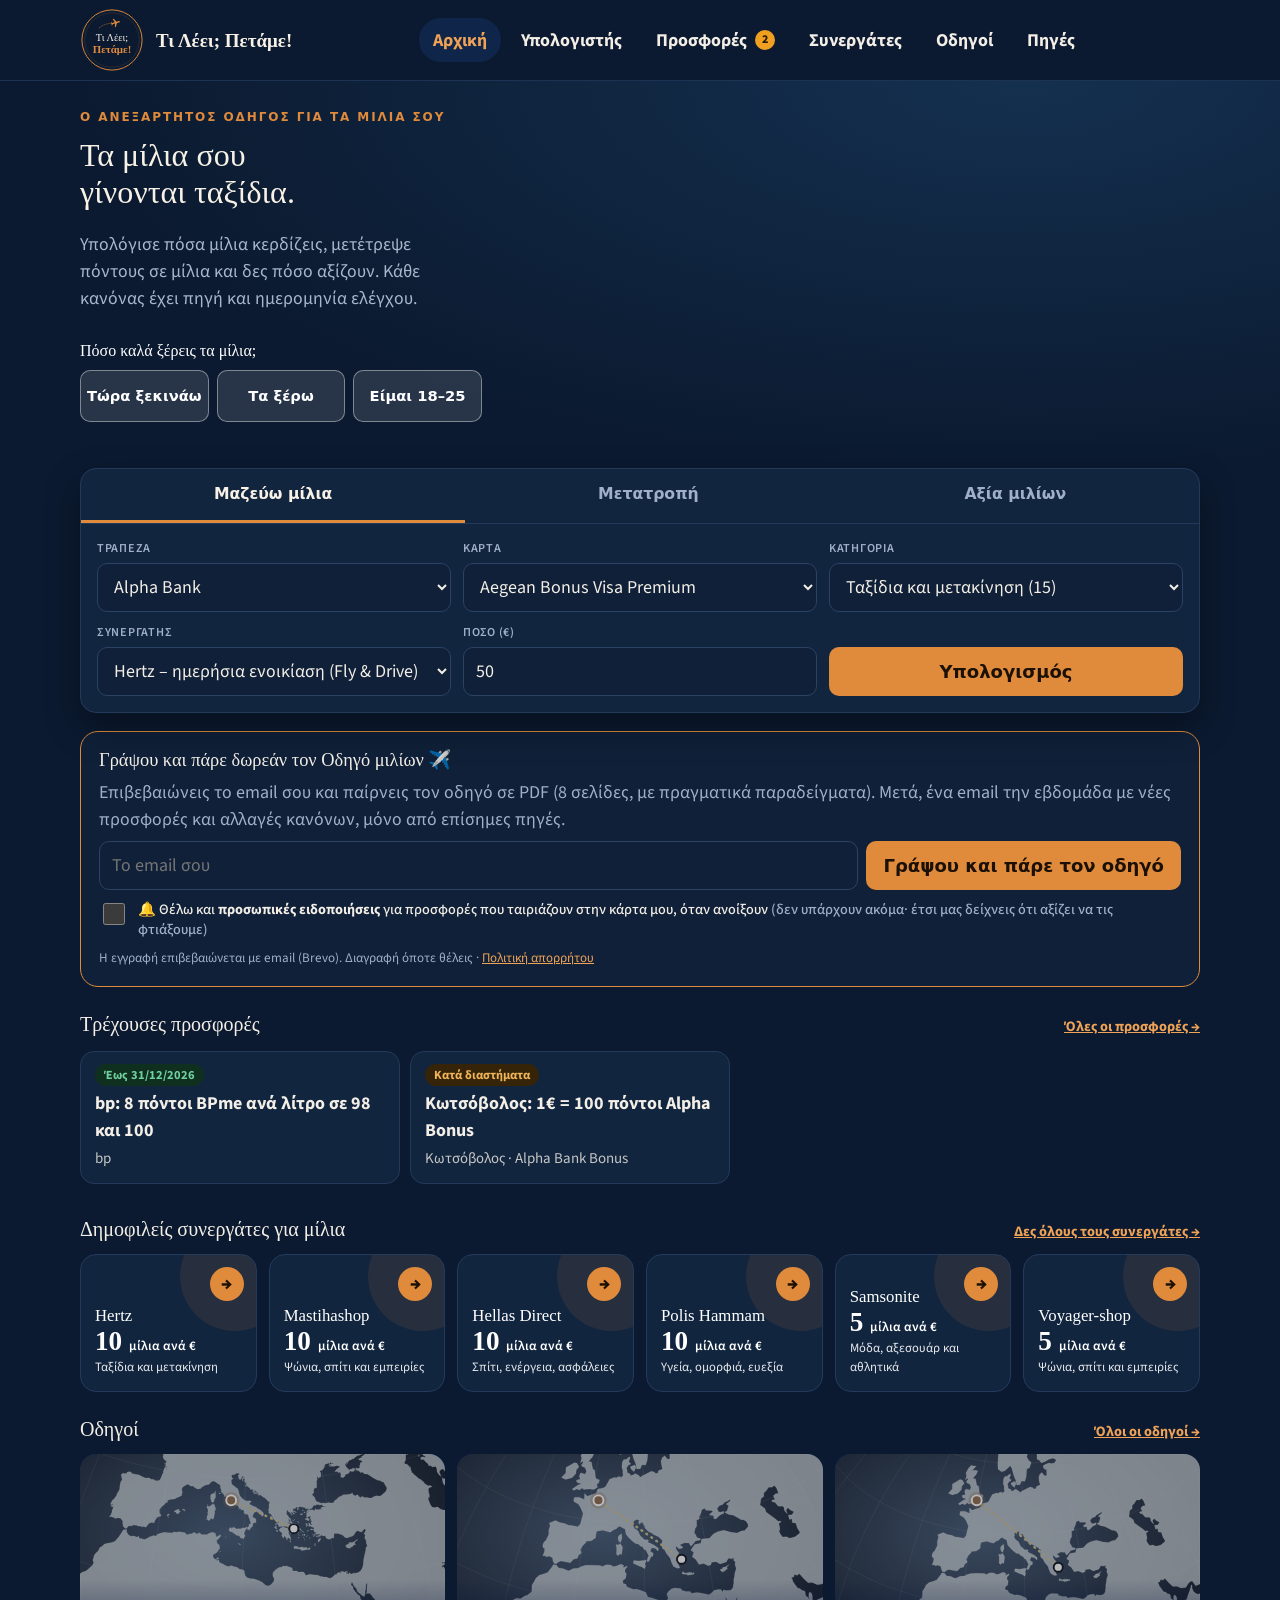
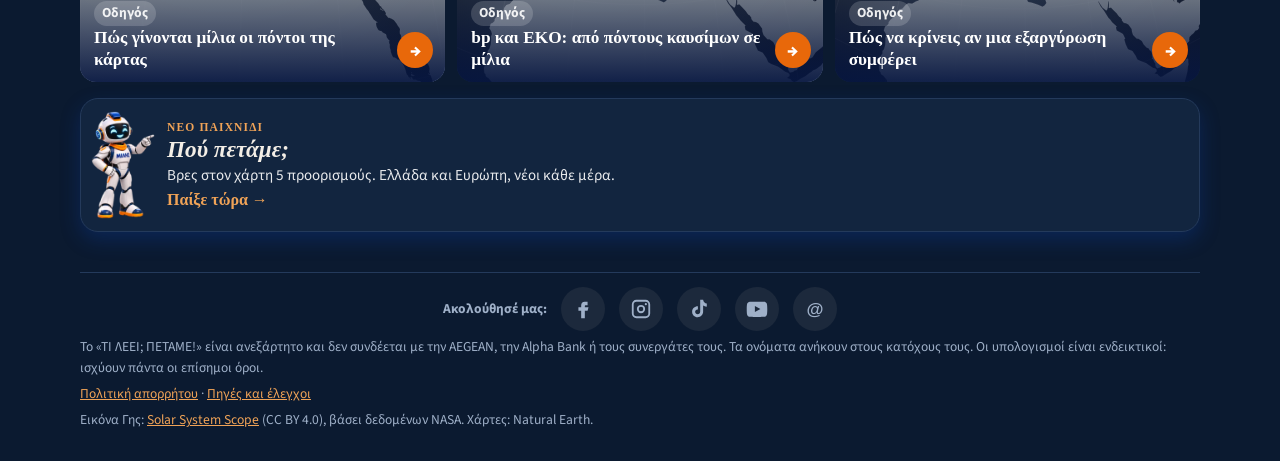
==== index.html @ b86e9e2f "Merge Threads social" ====
<!doctype html>
<html lang="el">
<head>
<meta charset="utf-8">
<meta name="viewport" content="width=device-width, initial-scale=1, viewport-fit=cover">
<title>ΤΙ ΛΕΕΙ; ΠΕΤΑΜΕ!</title>
<meta name="google-site-verification" content="5gxTDL5ir4yDe3fv2zCV3IsEPByURV4Nf2wMx88WCKU" />
<link rel="icon" href="favicon.ico" sizes="48x48">
<link rel="icon" type="image/png" sizes="48x48" href="assets/icons/favicon-48.png">
<link rel="icon" type="image/png" sizes="32x32" href="assets/icons/favicon-32.png">
<link rel="icon" type="image/png" sizes="16x16" href="assets/icons/favicon-16.png">
<link rel="apple-touch-icon" sizes="180x180" href="assets/icons/apple-touch-icon.png">
<link rel="manifest" href="manifest.webmanifest">
<meta name="theme-color" content="#0b1a30">
<meta name="apple-mobile-web-app-title" content="Τι Λέει; Πετάμε!">
<link rel="preload" href="assets/fonts/source-sans-3.woff" as="font" type="font/woff" crossorigin>
<link rel="stylesheet" href="css/styles.css?v=bcc7e996">
<link rel="stylesheet" href="css/neo.css?v=neo4">
<meta name="description" content="Υπολόγισε πόσα μίλια AEGEAN Miles+Bonus κερδίζεις από αγορές, κάρτες Alpha Bonus και καύσιμα, μετέτρεψε πόντους σε μίλια και δες αν συμφέρει μια εξαργύρωση. Κανόνες με επίσημη πηγή.">
<meta property="og:title" content="ΤΙ ΛΕΕΙ; ΠΕΤΑΜΕ! – Τα μίλια σου γίνονται ταξίδια">
<meta property="og:description" content="Υπολόγισε πόσα μίλια AEGEAN Miles+Bonus κερδίζεις από αγορές, κάρτες Alpha Bonus και καύσιμα, μετέτρεψε πόντους σε μίλια και δες αν συμφέρει μια εξαργύρωση. Κανόνες με επίσημη πηγή.">
<meta property="og:type" content="website">
<meta property="og:url" content="https://tileei.gr/">
<meta property="og:image" content="https://tileei.gr/assets/og-image.png?v=neo1">
<meta property="og:locale" content="el_GR">
<link rel="canonical" href="https://tileei.gr/">
</head>
<body>
<header class="top">
  <div class="top-in">
    <button type="button" class="backbtn" id="backbtn" hidden aria-label="Πίσω"><svg width="22" height="22" viewBox="0 0 24 24" aria-hidden="true"><path d="M15 5l-7 7 7 7" stroke="currentColor" stroke-width="2.6" stroke-linecap="round" stroke-linejoin="round" fill="none"/></svg><span>Πίσω</span></button>
    <a class="brand" href="#home" aria-label="ΤΙ ΛΕΕΙ; ΠΕΤΑΜΕ! – αρχική">
      <img src="assets/logo-neo.svg" width="64" height="64" alt="Τι Λέει; Πετάμε!">
    </a>
    <button type="button" class="burger" id="burger" aria-expanded="false" aria-controls="mainnav" aria-label="Μενού">
      <svg width="26" height="26" viewBox="0 0 24 24" aria-hidden="true"><path class="b1" d="M4 7h16" /><path class="b2" d="M4 12h16"/><path class="b3" d="M4 17h16"/></svg>
    </button>
    <nav class="mainnav" id="mainnav" aria-label="Κύριο μενού"></nav>
  </div>
</header>

<nav class="tabs" id="tabs" aria-label="Εργαλεία" hidden></nav>

<main>

  <!-- ΑΡΧΙΚΗ -->
  <section id="home" class="panel" data-title="Αρχική">
    <div class="hero-band">
      <div class="hero-in">
        <div class="hero-txt">
          <p class="hero-eyebrow">Ο ανεξάρτητος οδηγός για τα μίλια σου</p>
          <h1 class="hero-h">Τα μίλια σου γίνονται ταξίδια.</h1>
          <p class="sub">Υπολόγισε πόσα μίλια κερδίζεις, μετέτρεψε πόντους σε μίλια και δες πόσο αξίζουν. Κάθε κανόνας έχει πηγή και ημερομηνία ελέγχου.</p>
          <!-- «Πόσο καλά ξέρεις τα μίλια;»: το περιεχόμενο το φτιάχνει το app.js -->
          <div class="lvl" id="lvl"></div>
        </div>
        <div class="stage" aria-hidden="true">
          <div class="globe-wrap">
            <canvas class="globe" id="globe"></canvas>
            <span class="gpin" id="gpin"></span>
          </div>
          <img class="hplane" src="assets/plane.svg" alt="">
          <p class="slogan">Περισσότερα ταξίδια για όλους!</p>
        </div>
      </div>
      <div class="miles-hero">
        <p class="miles-say">Γεια! Είμαι ο <b>Μίλης</b>!</p>
        <img src="assets/miles/miles-wave.webp" width="311" height="614" alt="Ο Μίλης, το ρομπότ-μασκότ του «Τι Λέει; Πετάμε!», χαιρετά" loading="eager" decoding="async">
      </div>
    </div>

    <div class="qcard">
      <div class="qtabs" role="tablist" aria-label="Γρήγορος υπολογισμός">
        <button type="button" role="tab" id="qt_buy" aria-selected="true" aria-controls="q_buy">Μαζεύω μίλια</button>
        <button type="button" role="tab" id="qt_conv" aria-selected="false" aria-controls="q_conv">Μετατροπή</button>
        <button type="button" role="tab" id="qt_val" aria-selected="false" aria-controls="q_val">Αξία μιλίων</button>
      </div>
      <form class="qform" id="q_buy" role="tabpanel" aria-labelledby="qt_buy">
        <div class="field"><label for="q_bank">Τράπεζα</label><select autocomplete="off" id="q_bank"></select></div>
        <div class="field"><label for="q_card">Κάρτα</label><select autocomplete="off" id="q_card"></select></div>
        <div class="field"><label for="q_pcat">Κατηγορία</label><select autocomplete="off" id="q_pcat"></select></div>
        <div class="field"><label for="q_partner">Συνεργάτης</label><select autocomplete="off" id="q_partner"></select></div>
        <div class="field" id="q_nights_box" hidden><label for="q_nights">Νύχτες</label><input autocomplete="off" id="q_nights" type="number" inputmode="numeric" min="1" step="1" value="3"></div>
        <div class="field"><label for="q_amount" id="q_amount_lbl">Ποσό (€)</label><input autocomplete="off" id="q_amount" type="number" inputmode="decimal" min="0" step="0.01" value="50"></div>
        <button type="submit" class="primary">Υπολογισμός</button>
      </form>
      <form class="qform" id="q_conv" role="tabpanel" aria-labelledby="qt_conv" hidden>
        <div class="field"><label for="q_rule">Πρόγραμμα προέλευσης</label><select autocomplete="off" id="q_rule"></select></div>
        <div class="field"><label for="q_points">Διαθέσιμοι πόντοι</label><input autocomplete="off" id="q_points" type="number" inputmode="numeric" min="0" step="1" value="7500"></div>
        <button type="submit" class="primary">Υπολογισμός</button>
      </form>
      <form class="qform" id="q_val" role="tabpanel" aria-labelledby="qt_val" hidden>
        <div class="field"><label for="q_price">Τιμή με χρήματα (€)</label><input autocomplete="off" id="q_price" type="number" inputmode="decimal" min="0" step="0.01"></div>
        <div class="field"><label for="q_miles">Απαιτούμενα μίλια</label><input autocomplete="off" id="q_miles" type="number" inputmode="numeric" min="0" step="1"></div>
        <div class="field"><label for="q_taxes">Φόροι και τέλη (€)</label><input autocomplete="off" id="q_taxes" type="number" inputmode="decimal" min="0" step="0.01" value="0"></div>
        <button type="submit" class="primary">Υπολογισμός</button>
      </form>
    </div>

    <!-- Εγγραφή newsletter (+ προαιρετικά ειδοποιήσεις): το περιεχόμενο το φτιάχνει το app.js -->
    <div class="signup" data-ctx="home" id="su_home"></div>

    <h2 class="sec">Τρέχουσες προσφορές <a class="more-link" href="#offers">Όλες οι προσφορές →</a></h2>
    <div class="hoffers" id="h_offers"></div>


    <h2 class="sec">Δημοφιλείς συνεργάτες για μίλια <a class="more-link" href="#partners">Δες όλους τους συνεργάτες →</a></h2>
    <div class="tiles" id="h_partners"></div>

    <h2 class="sec">Οδηγοί <a class="more-link" href="#guides">Όλοι οι οδηγοί →</a></h2>
    <div class="dests gcards" id="h_news"></div>

    <a class="gamecard" href="paixnidi/">
      <img src="assets/miles/miles-point.webp" width="308" height="524" alt="" loading="lazy" decoding="async">
      <span class="gc-txt"><small>Νέο παιχνίδι</small><b>Πού πετάμε;</b><span>Βρες στον χάρτη 5 προορισμούς. Ελλάδα και Ευρώπη, νέοι κάθε μέρα.</span><span class="gc-go">Παίξε τώρα →</span></span>
    </a>
  </section>

  <!-- ΟΔΗΓΟΙ -->
  <section id="guides" class="panel" data-title="Οδηγοί">
    <h1>Οδηγοί</h1>
    <p class="lede">Σύντομες εξηγήσεις βασισμένες στους κανόνες του καταλόγου, με πηγή και ημερομηνία ελέγχου.</p>
    <div id="gd_out" class="list"></div>
  </section>

  <!-- ΠΡΩΤΗ ΦΟΡΑ: οδηγός για αρχάριους (στοιχεία από τις επίσημες σελίδες AEGEAN/Alpha, έλεγχος 24/10/2026) -->
  <section id="start" class="panel" data-title="Πρώτη φορά εδώ;">
    <h1>Πρώτη φορά εδώ;</h1>
    <div class="miles-row">
      <p class="lede miles-bubble">Σου αρέσουν τα ταξίδια αλλά δεν ξέρεις τι είναι τα μίλια; <b>Πέντε μικρά βήματα και είσαι έτοιμος.</b> Θα σε βοηθήσουμε βήμα βήμα.</p>
    </div>
    <ol class="st-list">
      <li class="st-step"><span class="st-n" aria-hidden="true">1</span><div><h2>Τι είναι τα μίλια;</h2><p>Είναι πόντοι που μαζεύεις και μετά τους ανταλλάσσεις με <b>εισιτήρια</b>, αναβάθμιση θέσης ή υπηρεσίες. Το πρόγραμμα της AEGEAN λέγεται <b>Miles+Bonus</b>.</p><p>Υπάρχουν δύο είδη: τα <b>μίλια εξαργύρωσης</b>, που ξοδεύεις, και <b>δεν λήγουν</b>, και τα μίλια βαθμίδας, που μετράνε μόνο για το «επίπεδο» σου (Blue, Silver, Gold) και ισχύουν 12 μήνες. Εδώ μας ενδιαφέρουν τα πρώτα.</p><p class="st-src">Πηγή: <span data-src="ae-miles,ae-terms"></span></p></div></li>
      <li class="st-step"><span class="st-n" aria-hidden="true">2</span><div><h2>Γράψου, είναι δωρεάν</h2><p>Η εγγραφή στο Miles+Bonus είναι <b>δωρεάν</b> και η AEGEAN δίνει <b>1.000 μίλια καλωσορίσματος</b>. Γίνεται στο site της AEGEAN, σε λίγα λεπτά.</p><p><a class="btn" href="https://en.aegeanair.com/milesandbonus/member/enroll/" target="_blank" rel="noopener">Εγγραφή στο Miles+Bonus →</a></p><p class="st-src">Πηγή: <span data-src="ae-overview,ae-enroll"></span></p></div></li>
      <li class="st-step"><span class="st-n" aria-hidden="true">3</span><div><h2>Πώς μαζεύεις μίλια</h2><ul class="plain"><li>✈️ <b>Πτήσεις</b> με AEGEAN, Olympic Air και αεροπορικές της Star Alliance.</li><li>🏨 <b>Συνεργάτες</b>: ξενοδοχεία, ενοικίαση αυτοκινήτου (π.χ. Hertz), κρατήσεις (π.χ. Booking.com), αγορές.</li><li>💳 <b>Κάρτα τράπεζας</b>: οι κάρτες Aegean της Alpha Bank (και της Τράπεζας Κύπρου, στην Κύπρο) δίνουν μίλια από τις καθημερινές αγορές.</li></ul><p class="st-src">Πηγή: <span data-src="ae-miles,ae-overview"></span></p></div></li>
      <li class="st-step"><span class="st-n" aria-hidden="true">4</span><div><h2>Τι είναι οι πόντοι Bonus</h2><p>Οι πόντοι <b>Bonus</b> είναι το πρόγραμμα της <b>Alpha Bank</b>: παίρνεις πόντους όταν πληρώνεις με κάρτα της. Με τις κάρτες <b>Aegean Bonus Visa</b> οι πόντοι αυτοί <b>γίνονται μίλια</b>: στην πιστωτική 4 πόντοι = 4 μίλια, στην Premium 4 πόντοι = 5 μίλια.</p><p>Στους «μεγάλους» συνεργάτες της Alpha (π.χ. AB, Vodafone, Κωτσόβολος) παίρνεις 4 πόντους ανά €, αλλού λιγότερους.</p><p class="st-src">Πηγή: <span data-src="alpha-credit,alpha-premium,alpha-major"></span></p></div></li>
      <li class="st-step"><span class="st-n" aria-hidden="true">5</span><div><h2>Τι κάνεις με τα μίλια</h2><p>Τα ανταλλάσσεις με <b>εισιτήρια</b> AEGEAN, Olympic Air ή Star Alliance, με αναβάθμιση σε Business, με υπηρεσίες (αποσκευή, θέση) ή με προϊόντα συνεργατών. Με <b>Miles+Cash</b> μπορείς να πληρώσεις μέρος με μίλια, από 1.000 μίλια και πάνω.</p><p>Στα εισιτήρια με μίλια συνήθως πληρώνεις χωριστά φόρους και τέλη, γι’ αυτό αξίζει να ελέγχεις αν συμφέρει.</p><p class="st-src">Πηγή: <span data-src="ae-spend"></span></p></div></li>
    </ol>
    <h2 class="sec">Πώς σε βοηθά το «Τι Λέει; Πετάμε!»</h2>
    <div class="st-go">
      <a class="st-card" href="#calc"><b>Πόσα μίλια μαζεύω;</b><span>Βάλε μια αγορά και δες πόσα μίλια και πόντους παίρνεις.</span></a>
      <a class="st-card" href="#offers"><b>Τρέχουσες προσφορές</b><span>Διπλά μίλια, έξτρα πόντοι, νέες κάρτες, με ημερομηνία λήξης.</span></a>
      <a class="st-card" href="#value"><b>Πόσο αξίζουν τα μίλιά μου;</b><span>Συμφέρει να πληρώσεις με μίλια ή με χρήματα;</span></a>
      <a class="st-card" href="#youth"><b>Είσαι 18–25;</b><span>Με το genAIRation: −15% στις πτήσεις και δωρεάν βαλίτσα.</span></a>
      <a class="st-card" href="#goal"><b>Ο στόχος μου</b><span>Σε πόσο καιρό φτάνω τα μίλια για το ταξίδι που θέλω.</span></a>
    </div>
    <p class="hint">Τα στοιχεία είναι από τις επίσημες σελίδες της AEGEAN και της Alpha Bank (έλεγχος 24/10/2026). Ισχύουν πάντα οι επίσημοι όροι.</p>
  </section>

  <!-- ΝΕΟΙ 18–25: AEGEAN genAIRation (επίσημες σελίδες, έλεγχος 24/10/2026) -->
  <section id="youth" class="panel" data-title="Νέοι 18–25">
    <h1>Είσαι 18–25; Ταξίδεψε πιο φθηνά</h1>
    <p class="lede">Η AEGEAN έχει ειδικό πρόγραμμα για νέους, το <b>genAIRation</b>, που ισχύει μαζί με τα μίλια του Miles+Bonus.</p>
    <ol class="st-list">
      <li class="st-step"><span class="st-n" aria-hidden="true">1</span><div><h2>Τι κερδίζεις</h2><ul class="plain">
        <li>✈️ <b>15% έκπτωση σε όλες τις πτήσεις AEGEAN και Olympic Air</b>, όταν κλείνεις από τον λογαριασμό σου στο genAIRation. Ισχύει <b>επιπλέον</b> από κάθε άλλη προσφορά που τρέχει.</li>
        <li>👥 <b>Παρέα έως 9 άτομα με 15%:</b> κλείνεις για όλους από τη σελίδα του genAIRation και ταξιδεύετε όλοι με έκπτωση.</li>
        <li>🧳 <b>2 κουπόνια για δωρεάν αποσκευή</b> (23 kg) κάθε χρόνο.</li>
        <li>🐾 <b>1 κουπόνι 50%</b> τον χρόνο για να ταξιδέψει μαζί σου το κατοικίδιό σου. Τα κουπόνια <b>ανανεώνονται αυτόματα</b> κάθε χρόνο.</li>
        <li>📶 <b>Δωρεάν Wi-Fi</b> σε κάθε πτήση, με σύνδεση στον λογαριασμό σου.</li>
        <li>⭐ <b>Αγαπημένος προορισμός:</b> δηλώνεις έναν και, μετά την <b>3η πτήση</b> από ή προς αυτόν, παίρνεις <b>50% περισσότερα μίλια</b>.</li>
        <li>🎁 <b>Κάλεσε φίλους:</b> έως 10 φίλους, με <b>20 € έκπτωση</b> σε ένα ταξίδι σου για κάθε φίλο που γίνεται μέλος.</li>
      </ul><p class="st-src">Πηγή: <span data-src="ae-genair-15,ae-genair-coupons,ae-genair-wifi,ae-genair-fav,ae-genair-benefits,ae-genairation"></span></p></div></li>
      <li class="st-step"><span class="st-n" aria-hidden="true">2</span><div><h2>Πώς γράφεσαι</h2><p>Πρέπει να είσαι <b>18 έως 25 ετών</b>. Κάνεις εγγραφή στη σελίδα του genAIRation και ανεβάζεις την ταυτότητά σου για επιβεβαίωση. Μετά ενεργοποιούνται τα οφέλη.</p>
        <p><a class="btn" href="https://el.aegeanair.com/genairation/" target="_blank" rel="noopener">Άνοιξε το genAIRation →</a></p>
        <p class="st-src">Πηγή: <span data-src="ae-genairation"></span></p></div></li>
      <li class="st-step"><span class="st-n" aria-hidden="true">3</span><div><h2>Και τα μίλια;</h2><p>Συνεχίζεις να μαζεύεις και να εξαργυρώνεις <b>μίλια Miles+Bonus</b> κανονικά, οπότε όλα τα εργαλεία του site ισχύουν και για σένα. Αν είσαι καινούργιος, δες πρώτα το <a href="#start">«Πρώτη φορά εδώ;»</a>.</p>
        <p class="st-src">Πηγή: <span data-src="ae-genair-benefits"></span></p></div></li>
    </ol>
    <p class="hint">Στοιχεία από τις επίσημες σελίδες του genAIRation (έλεγχος 24/10/2026). Δες τους όρους πριν κλείσεις· ισχύουν πάντα οι επίσημοι όροι.</p>
    <div class="st-go">
      <a class="st-card" href="#calc"><b>Πόσα μίλια μαζεύω;</b><span>Βάλε μια αγορά και δες πόσα μίλια παίρνεις.</span></a>
      <a class="st-card" href="#offers"><b>Τρέχουσες προσφορές</b><span>Διπλά μίλια, έξτρα πόντοι, με ημερομηνία λήξης.</span></a>
    </div>
  </section>

  <!-- ΑΡΧΙΚΗ: υπολογιστής μιλίων ανά αγορά -->
  <section id="calc" class="panel" data-title="Μαζεύω μίλια">
    <h1>Πόσα μίλια κερδίζω;</h1>
    <p class="lede">Διάλεξε τράπεζα και κάρτα, μετά κατηγορία και συνεργάτη, και βάλε το ποσό. Τα μίλια Miles+Bonus, οι πόντοι Alpha Bonus και οι πόντοι προγραμμάτων όπως το BPme εμφανίζονται χωριστά.</p>
    <div class="newbie" data-newbie hidden><b>Νέος στα μίλια;</b> Εδώ βλέπεις πόσα μίλια παίρνεις από μια αγορά. Τα <b>μίλια Miles+Bonus</b> τα δίνει ο συνεργάτης της AEGEAN. Οι <b>πόντοι Bonus</b> τα δίνει η κάρτα της Alpha Bank και, με κάρτα Aegean Bonus Visa, γίνονται κι αυτοί μίλια. <a href="#start">Ο οδηγός σε 2 λεπτά →</a></div>
    <div class="form">
      <div class="field"><label for="c_bank">Τράπεζα</label><select autocomplete="off" id="c_bank"></select></div>
      <div class="field"><label for="c_card">Κάρτα</label><select autocomplete="off" id="c_card"></select></div>
      <div class="field"><label for="c_pcat">Κατηγορία</label><select autocomplete="off" id="c_pcat"></select></div>
      <div class="field"><label for="c_partner">Συνεργάτης</label><select autocomplete="off" id="c_partner"></select></div>
      <div class="field" id="c_nights_box" hidden><label for="c_nights">Πόσες νύχτες μένεις;</label><input autocomplete="off" id="c_nights" type="number" inputmode="numeric" min="1" step="1" value="3">
        <p class="hint" id="c_nights_hint" style="margin-top:2px"></p></div>
      <div class="field"><label for="c_amount" id="c_amount_lbl">Ποσό αγοράς (€)</label><input autocomplete="off" id="c_amount" type="number" inputmode="decimal" min="0" step="0.01" value="50"></div>
      <div id="c_fuel" class="fuelbox" hidden>
        <div class="field"><label for="c_fkind">Τι αγοράζεις;</label>
          <select autocomplete="off" id="c_fkind"><option value="fuel">Καύσιμο</option><option value="shop">Προϊόντα από το κατάστημα του πρατηρίου</option></select></div>
        <div id="c_fuelonly" class="fuelonly">
          <div class="field"><label for="c_grade">Καύσιμο</label>
            <select autocomplete="off" id="c_grade"></select></div>
          <div class="field"><label for="c_ppl">Τιμή λίτρου (€)</label><input autocomplete="off" id="c_ppl" type="number" inputmode="decimal" min="0" step="0.001">
            <p class="hint" id="c_ppl_hint" style="margin-top:2px"></p></div>
          <div class="field"><label for="c_litres" id="c_litres_lbl">Λίτρα</label><input autocomplete="off" id="c_litres" type="number" inputmode="decimal" min="0" step="0.01" value="25"></div>
          <label class="check offer-check" id="c_promo_box"><input autocomplete="off" id="c_promo" type="checkbox"> <span id="c_promo_lbl"></span></label>
        </div>
      </div>
      <div id="c_koffer"></div>
      <details class="more" id="c_odet"><summary>Έχεις άλλη προσφορά; (προαιρετικό)</summary>
        <div class="field"><label for="c_otype">Τι δίνει η προσφορά;</label><select autocomplete="off" id="c_otype">
          <option value="">Καμία προσφορά</option>
          <option value="ppe">Πόντους Alpha Bonus ανά 1 € (π.χ. «1€ = 100 πόντοι»)</option>
          <option value="mult">Πολλαπλάσια μίλια Miles+Bonus από τον συνεργάτη (π.χ. «διπλά μίλια» = 2)</option>
        </select></div>
        <div class="field" id="c_oval_box" hidden><label for="c_oval" id="c_oval_lbl">Τιμή</label><input autocomplete="off" id="c_oval" type="number" inputmode="decimal" min="1" step="1"></div>
        <p class="hint">Βάλ’ τη μόνο αν οι όροι της προσφοράς καλύπτουν αυτή την αγορά. Το αποτέλεσμα δείχνεται χωριστά και δεν μπαίνει στο επιβεβαιωμένο σύνολο.</p>
      </details>
    </div>
    <div id="c_out" aria-live="polite"></div>
    <div class="signup" data-ctx="calc" id="su_calc" hidden></div>
    <p class="hint">Οι αριθμοί προέρχονται από τους κανόνες της ενότητας «Συνεργάτες». Ό,τι είναι «προς έλεγχο» δεν μπαίνει στο σύνολο.</p>
  </section>

  <!-- ΜΕΤΑΤΡΟΠΗ -->
  <section id="convert" class="panel" data-title="Μετατροπή">
    <h1>Μετατροπή πόντων σε μίλια</h1>
    <p class="lede">Πόντοι κάρτας ή προγράμματος καυσίμων που γίνονται μίλια Miles+Bonus. Κάθε κανόνας έχει δική του αναλογία, πακέτα και όρια.</p>
    <div class="newbie" data-newbie hidden><b>Νέος στα μίλια;</b> Οι πόντοι της κάρτας ή των καυσίμων <b>δεν είναι ακόμα μίλια</b>. Εδώ βλέπεις πόσα μίλια γίνονται όταν τους μετατρέψεις. <a href="#start">Ο οδηγός σε 2 λεπτά →</a></div>
    <div class="form">
      <div class="field"><label for="v_rule">Πρόγραμμα προέλευσης</label><select autocomplete="off" id="v_rule"></select></div>
      <div class="field"><label for="v_points">Διαθέσιμοι πόντοι</label><input autocomplete="off" id="v_points" type="number" inputmode="numeric" min="0" step="1" value="7500"></div>
      <details class="more"><summary>Bonus μετατροπής (προαιρετικό)</summary>
        <div class="field"><label for="v_bonus">Bonus %</label><input autocomplete="off" id="v_bonus" type="number" inputmode="decimal" min="0" step="1" placeholder="0"></div>
        <div class="field"><label for="v_bonusend">Λήξη bonus</label><input autocomplete="off" id="v_bonusend" type="date"></div>
        <p class="hint">Βάλε bonus μόνο αν υπάρχει ενεργή προσφορά με επίσημη πηγή. Δες την καρτέλα Προσφορές (τώρα: AEGEAN +25% στη μετατροπή online έως 23/11/2026 – γράψε 25 και λήξη 23/11/2026).</p>
      </details>
    </div>
    <div id="v_out" aria-live="polite"></div>
    <div class="signup" data-ctx="convert" id="su_convert" hidden></div>
  </section>

  <!-- ΑΞΙΑ -->
  <section id="value" class="panel" data-title="Αξία μιλίων">
    <h1>Πόσο αξίζουν τα μίλια μου;</h1>
    <p class="lede">Δες αν συμφέρει να πληρώσεις ένα εισιτήριο με μίλια ή με χρήματα.</p>
    <div class="newbie" data-newbie hidden><b>Νέος στα μίλια;</b> Όταν κλείνεις εισιτήριο με μίλια, δεν πληρώνεις το εισιτήριο αλλά πληρώνεις <b>φόρους</b>. Εδώ βλέπεις αν σε συμφέρει ή αν είναι καλύτερα να πληρώσεις με χρήματα. <a href="#start">Ο οδηγός σε 2 λεπτά →</a></div>
    <div class="steps-ae">
      <p><b>1.</b> Στην AEGEAN, ψάξε την πτήση σου με «Εξαργύρωση μιλίων». Θα δεις <b>μίλια</b> και <b>φόρους</b>.</p>
      <p><b>2.</b> Ψάξε την ίδια πτήση και με χρήματα. Θα δεις την <b>τιμή</b>.</p>
      <p><b>3.</b> Γράψε τα τρία νούμερα εδώ.</p>
      <a class="btn" href="https://el.aegeanair.com/" target="_blank" rel="noopener">Άνοιξε την AEGEAN →</a>
    </div>
    <div class="form">
      <div class="field"><label for="a_miles">Μίλια που ζητάει (σύνολο διαδρομής)</label><input autocomplete="off" id="a_miles" type="number" inputmode="numeric" min="0" step="1" placeholder="π.χ. 50000"></div>
      <div class="field"><label for="a_taxes">Φόροι για το εισιτήριο με μίλια (€)</label><input autocomplete="off" id="a_taxes" type="number" inputmode="decimal" min="0" step="0.01" placeholder="π.χ. 126,83"></div>
      <div class="field"><label for="a_price">Τιμή του ίδιου εισιτηρίου με χρήματα (€)</label><input autocomplete="off" id="a_price" type="number" inputmode="decimal" min="0" step="0.01" placeholder="π.χ. 320"></div>
      <div class="field"><label for="a_trav">Ταξιδιώτες</label><input autocomplete="off" id="a_trav" type="number" inputmode="numeric" min="1" step="1" value="1"></div>
      <input autocomplete="off" id="a_fees" type="hidden" value="0">
      <button type="button" class="ghost" id="a_demo">Δες υποθετικό παράδειγμα (180€ / 12.000 μίλια / 45€)</button>
    </div>
    <div id="a_out" aria-live="polite"></div>
    <div class="signup" data-ctx="value" id="su_value" hidden></div>
    <div class="savebox" id="a_savebox" hidden>
      <div class="field"><label for="a_name">Δώσε ένα όνομα σε αυτό το ταξίδι</label><input autocomplete="off" id="a_name" maxlength="60" placeholder="π.χ. Ρώμη, Μάρτιος"></div>
      <div class="field"><label for="a_dates">Ημερομηνίες ταξιδιού (προαιρετικό)</label><input autocomplete="off" id="a_dates" maxlength="40" placeholder="π.χ. 12–16 Μαρτίου 2027"></div>
      <div class="field"><label for="a_airline">Εταιρεία και πρόγραμμα (προαιρετικό)</label><input autocomplete="off" id="a_airline" maxlength="40" placeholder="π.χ. AEGEAN · Miles+Bonus"></div>
      <div class="field"><label for="a_link">Σύνδεσμος κράτησης (προαιρετικό)</label><input autocomplete="off" id="a_link" type="url" inputmode="url" maxlength="300" placeholder="https://…"></div>
      <button type="button" class="primary" id="a_save">➕ Κράτα το για σύγκριση</button>
    </div>
    <p class="hint" id="a_cmplink"><a href="#compare">Σύγκριση ταξιδιών →</a></p>
    <p class="hint">Η αξία των μιλίων δεν είναι σταθερή. Αλλάζει με τον προορισμό, την ημερομηνία και τους φόρους. Τα νούμερα τα βάζεις εσύ από την AEGEAN· εμείς κάνουμε μόνο τον λογαριασμό.</p>
  </section>

  <!-- ΣΥΓΚΡΙΣΗ -->


  <!-- ΣΤΟΧΟΣ -->
  <section id="compare" class="panel" data-title="Σύγκριση">
    <h1>Σύγκριση ταξιδιών</h1>
    <p class="lede">Τα ταξίδια που κράτησες από την «Αξία μιλίων», δίπλα-δίπλα. Σειρά: από την καλύτερη αξία ή από τα λιγότερα € από την τσέπη σου.</p>
    <div id="a_cmp" aria-live="polite"></div>
    <p class="hint">Τα νούμερα τα βάζεις εσύ από την AEGEAN ή άλλη εταιρεία. Δεν είναι επιβεβαιωμένες προσφορές ούτε διαθεσιμότητα. Αποθηκεύονται μόνο σε αυτή τη συσκευή.</p>
  </section>

  <section id="goal" class="panel" data-title="Στόχος">
    <h1>Ταξιδιωτικός στόχος</h1>
    <p class="lede">Πες μας τι θες και πόσα ξοδεύεις, και σου λέμε σε πόσο καιρό φτάνεις εκεί και πώς να φτάσεις πιο γρήγορα.</p>
    <div class="newbie" data-newbie hidden><b>Νέος στα μίλια;</b> Πόσα μίλια χρειάζεσαι το βλέπεις στην AEGEAN, ψάχνοντας την πτήση με «Εξαργύρωση μιλίων». Γράψ’ τα εδώ και δες σε πόσο καιρό τα μαζεύεις. <a href="#start">Ο οδηγός σε 2 λεπτά →</a></div>
    <div class="form">
      <div class="field"><label for="g_name">Ο στόχος σου</label><input autocomplete="off" id="g_name" placeholder="π.χ. Νέα Υόρκη"></div>
      <div class="two">
        <div class="field"><label for="g_have">Μίλια που έχεις</label><input autocomplete="off" id="g_have" type="number" inputmode="numeric" min="0" step="1" placeholder="π.χ. 12000"></div>
        <div class="field"><label for="g_need">Μίλια που χρειάζεσαι</label><input autocomplete="off" id="g_need" type="number" inputmode="numeric" min="0" step="1" placeholder="από την AEGEAN"></div>
      </div>
      <div class="field"><label for="g_card">Η κάρτα σου</label><select autocomplete="off" id="g_card"></select></div>
      <div class="two">
        <div class="field"><label for="g_spend">Αγορές με την κάρτα τον μήνα (€, χωρίς καύσιμα)</label><input autocomplete="off" id="g_spend" type="number" inputmode="decimal" min="0" step="10" placeholder="π.χ. 800"></div>
        <div class="field"><label for="g_big">Από αυτές, σε «μεγάλους» συνεργάτες (€)</label><input autocomplete="off" id="g_big" type="number" inputmode="decimal" min="0" step="10" placeholder="π.χ. 200"></div>
      </div>
      <p class="hint" style="margin-top:-4px">«Μεγάλοι» συνεργάτες Alpha Bonus (4 πόντοι/€): AEGEAN, AB, Vodafone, Κωτσόβολος, attica, Hondos Center, Hertz, BOX, Φυσικό Αέριο, Generali.</p>
      <div class="two">
        <div class="field"><label for="g_fuel">Καύσιμα τον μήνα (€)</label><input autocomplete="off" id="g_fuel" type="number" inputmode="decimal" min="0" step="10" placeholder="π.χ. 150"></div>
        <div class="field"><label for="g_fbrand">Πού βάζεις;</label><select autocomplete="off" id="g_fbrand"><option value="bp">bp</option><option value="eko">EKO</option><option value="">Αλλού</option></select></div>
      </div>
      <input autocomplete="off" id="g_tax" type="hidden">
    </div>
    <div id="g_out" aria-live="polite"></div>
    <div class="signup" data-ctx="goal" id="su_goal" hidden></div>
  </section>

  <!-- ΠΡΟΣΦΟΡΕΣ -->
  <section id="offers" class="panel" data-title="Προσφορές">
    <h1>Προσφορές μιλίων</h1>
    <p class="lede">Η λήξη υπολογίζεται αυτόματα με βάση την ημερομηνία της συσκευής σου. Οι ληγμένες φεύγουν από τις ενεργές και μένουν στο ιστορικό.</p>
    <div id="o_out"></div>
    <details class="more addoffer"><summary>Πρόσθεσε δική σου προσφορά</summary>
      <form class="form" id="o_form" autocomplete="off">
        <div class="field"><label for="o_title">Τίτλος</label><input autocomplete="off" id="o_title" required></div>
        <div class="field"><label for="o_partner">Συνεργάτης</label><input autocomplete="off" id="o_partner"></div>
        <div class="field"><label for="o_bonus">Bonus μιλίων ή έκπτωση εξαργύρωσης</label><input autocomplete="off" id="o_bonus" placeholder="π.χ. +25% μίλια"></div>
        <div class="two">
          <div class="field"><label for="o_start">Έναρξη</label><input autocomplete="off" id="o_start" type="date"></div>
          <div class="field"><label for="o_end">Λήξη</label><input autocomplete="off" id="o_end" type="date"></div>
        </div>
        <div class="field"><label for="o_src">Επίσημη πηγή (σύνδεσμος)</label><input autocomplete="off" id="o_src" type="url" inputmode="url" placeholder="https://…"></div>
        <button type="submit" class="primary">Αποθήκευση</button>
        <p class="hint">Χωρίς σύνδεσμο πηγής η προσφορά εμφανίζεται ως «προς επιβεβαίωση». Η εφαρμογή δεν ελέγχει μόνη της τους επίσημους ιστότοπους.</p>
      </form>
    </details>
  </section>

  <!-- ΣΥΝΕΡΓΑΤΕΣ -->
  <section id="partners" class="panel" data-title="Συνεργάτες">
    <h1>Κατάλογος συνεργατών</h1>
    <p class="lede">Όλοι οι συνεργάτες της επίσημης λίστας Miles+Bonus, με το πόσα μίλια δίνουν, πώς εξαργυρώνεις και πόσους πόντους Alpha Bonus παίρνεις. Κάθε κανόνας έχει πηγή και ημερομηνία ελέγχου.</p>
    <h2 class="sec">Αεροπορικές εταιρείες: μαζεύεις και εξαργυρώνεις μίλια</h2>
    <div class="airlines-wrap">
      <button type="button" class="arw" id="al_prev" aria-label="Προηγούμενες">‹</button>
      <div class="airlines" id="h_airlines" tabindex="0" aria-label="Αεροπορικές της επίσημης λίστας συνεργατών"></div>
      <button type="button" class="arw" id="al_next" aria-label="Επόμενες">›</button>
    </div>
    <p class="hint" id="h_airlines_note"></p>
    <div class="ptiles" id="p_cats" role="group" aria-label="Κατηγορίες συνεργατών"></div>
    <div class="pfilters">
      <div class="field"><label for="p_q">Αναζήτηση</label><input autocomplete="off" id="p_q" type="search" placeholder="π.χ. Hertz, Ρόδος, καφές"></div>
      <div class="field"><label for="p_sort">Ταξινόμηση</label><select autocomplete="off" id="p_sort"><option value="miles">Περισσότερα μίλια πρώτα</option><option value="name">Αλφαβητικά</option></select></div>
    </div>
    <div class="segs" id="p_type" role="group" aria-label="Τι δίνει ο συνεργάτης"></div>
    <div class="segs areas" id="p_area" role="group" aria-label="Περιοχή ξενοδοχείου" hidden></div>
    <label class="check pcheck"><input autocomplete="off" id="p_only" type="checkbox"> Μόνο επιβεβαιωμένοι κανόνες</label>
    <div id="p_out"></div>
  </section>

  <!-- ΚΑΤΑΣΤΑΣΗ -->
  <section id="status" class="panel" data-title="Πηγές και έλεγχοι">
    <h1>Πηγές και έλεγχοι</h1>
    <p class="lede">Από πού βγαίνουν τα νούμερα του site και πότε τα ελέγξαμε τελευταία φορά.</p>
    <div id="s_out"></div>
  </section>
  <!-- ΕΠΙΒΕΒΑΙΩΣΗ ΕΓΓΡΑΦΗΣ: εδώ στέλνει το Brevo μετά το κλικ στο email επιβεβαίωσης (Redirect URL: https://tileei.gr/#welcome) -->
  <section id="welcome" class="panel" data-title="Καλώς ήρθες">
    <div class="welcome">
      <img src="assets/logo-neo.svg" width="160" height="160" alt="Τι Λέει; Πετάμε!" class="welcome-logo">
      <h1>Η εγγραφή σου επιβεβαιώθηκε ✈️</h1>
      <p class="lede">Ευχαριστούμε! Από εδώ και πέρα θα σου στέλνουμε νέες προσφορές μιλίων και αλλαγές κανόνων, μόνο όταν έχουν επίσημη πηγή. Αν ήσουν ήδη γραμμένος, η εγγραφή σου συνεχίζει κανονικά.</p>
      <p class="hint">Αν γράφτηκες τώρα, ο <b>Οδηγός μιλίων</b> (PDF) θα σε περιμένει στο email σου. Δες και τα ανεπιθύμητα.</p>
      <p class="hint">Για να μην πηγαίνουν τα email μας στα ανεπιθύμητα, πρόσθεσε το news@tileei.gr στις επαφές σου.</p>
      <div class="welcome-go">
        <a class="primary btnlink" href="#calc">Υπολόγισε πόσα μίλια μαζεύεις</a>
        <a class="ghost btnlink" href="#offers">Δες τις τρέχουσες προσφορές</a>
      </div>
    </div>
  </section>

  <!-- ΕΠΙΒΕΒΑΙΩΣΗ «ΘΕΛΩ ΕΙΔΟΠΟΙΗΣΕΙΣ» (Redirect URL: https://tileei.gr/#welcome-alerts) -->
  <section id="welcome-alerts" class="panel" data-title="Καλώς ήρθες">
    <div class="welcome">
      <img src="assets/logo-neo.svg" width="160" height="160" alt="Τι Λέει; Πετάμε!" class="welcome-logo">
      <h1>Είσαι στη λίστα για τις ειδοποιήσεις 🔔</h1>
      <p class="lede">Ευχαριστούμε! Οι προσωπικές ειδοποιήσεις δεν υπάρχουν ακόμα. Η εγγραφή σου μας δείχνει ότι αξίζει να τις φτιάξουμε, και θα σου στείλουμε email μόλις ανοίξουν. Αν ήσουν ήδη γραμμένος, η εγγραφή σου συνεχίζει κανονικά.</p>
      <p class="hint">Για να μην πηγαίνουν τα email μας στα ανεπιθύμητα, πρόσθεσε το news@tileei.gr στις επαφές σου.</p>
      <div class="welcome-go">
        <a class="primary btnlink" href="#offers">Δες τις τρέχουσες προσφορές</a>
        <a class="ghost btnlink" href="#calc">Υπολόγισε πόσα μίλια μαζεύεις</a>
      </div>
    </div>
  </section>

  <!-- ΑΠΟΡΡΗΤΟ -->
  <section id="privacy" class="panel" data-title="Απόρρητο">
    <h1>Πολιτική απορρήτου</h1>
    <p class="lede">Σε απλά ελληνικά: τι στοιχεία σου μαζεύουμε, γιατί, πού πηγαίνουν και πώς τα σβήνεις. Ισχύει από 24/10/2026.</p>
    <div class="list">
      <article class="article"><h2>Ποιοι είμαστε</h2>
        <p>Το «ΤΙ ΛΕΕΙ; ΠΕΤΑΜΕ!» (tileei.gr) είναι ανεξάρτητο site για τα αεροπορικά μίλια. Υπεύθυνος για τα στοιχεία σου είναι ο Νικόλαος Μαθιουδάκης. Για οτιδήποτε αφορά τα στοιχεία σου γράψε μας στο <a href="mailto:tileei.news@gmail.com">tileei.news@gmail.com</a>.</p></article>
      <article class="article"><h2>Οι υπολογιστές: τίποτα δεν φεύγει από το κινητό σου</h2>
        <p>Ό,τι γράφεις στους υπολογιστές (ποσά, κάρτα, μίλια, στόχος, ταξίδια για σύγκριση, δικές σου προσφορές) μένει <b>μόνο στη συσκευή σου</b>, στη μνήμη του browser. Δεν στέλνεται σε εμάς ούτε σε κανέναν άλλον. Το σβήνεις όποτε θες, καθαρίζοντας τα δεδομένα του site από τις ρυθμίσεις του browser.</p></article>
      <article class="article"><h2>Newsletter και «Θέλω ειδοποιήσεις»</h2>
        <p>Αν γραφτείς, κρατάμε <b>το email σου</b> και ό,τι άλλο συμπληρώσεις στη φόρμα. Είναι δύο ξεχωριστές λίστες: το newsletter (ένα email την εβδομάδα) και το «Θέλω ειδοποιήσεις» (για να δούμε αν αξίζει να φτιάξουμε προσωπικές ειδοποιήσεις και να σε ενημερώσουμε αν γίνουν).</p>
        <p><b>Γιατί επιτρέπεται:</b> επειδή μας δίνεις τη συγκατάθεσή σου. Η εγγραφή ολοκληρώνεται μόνο αφού την επιβεβαιώσεις από το email σου (double opt-in).</p>
        <p><b>Πού αποθηκεύεται:</b> στην υπηρεσία email <b>Brevo</b> (εταιρεία με έδρα τη Γαλλία, στην ΕΕ), που στέλνει τα email για λογαριασμό μας. Το Brevo μπορεί να καταγράφει αν άνοιξες ένα email ή πάτησες κάποιον σύνδεσμο, για στατιστικά αποστολής.</p>
        <p><b>Για πόσο:</b> μέχρι να διαγραφείς. Κάθε email έχει σύνδεσμο «διαγραφή». Μπορείς και να μας γράψεις.</p>
        <p>Δεν πουλάμε και δεν δίνουμε το email σου σε κανέναν, ούτε σε αεροπορικές ή τράπεζες.</p></article>
      <article class="article"><h2>Cookies και στατιστικά</h2>
        <p>Δεν βάζουμε cookies διαφημίσεων ούτε εργαλεία που σε παρακολουθούν από site σε site. Για να λειτουργήσει η σελίδα:</p>
        <ul class="plain"><li>Το site φιλοξενείται στο <b>GitHub Pages</b>, που, όπως κάθε server, καταγράφει τεχνικά στοιχεία επίσκεψης (π.χ. διεύθυνση IP) για ασφάλεια.</li>
        <li>Οι γραμματοσειρές φορτώνονται από το ίδιο το site, όχι από τη Google ή άλλον τρίτο.</li>
        <li>Οι φόρμες εγγραφής ανοίγουν στη σελίδα του Brevo, με τους δικούς του όρους.</li>
        <li>Μετράμε ανώνυμα τις επισκέψεις με το <b>GoatCounter</b> (<a href="https://www.goatcounter.com/help/privacy" target="_blank" rel="noopener noreferrer">πολιτική του</a>): ποια σελίδα ανοίχτηκε, από ποιο site ήρθες, τύπο συσκευής και χώρα. Δεν χρησιμοποιεί cookies και δεν αποθηκεύει τη διεύθυνση IP σου.</li>
        <li>Χρησιμοποιούμε επίσης την <b>Umami</b> (<a href="https://umami.is/blog/gdpr-compliant-website-analytics" target="_blank" rel="noopener noreferrer">πληροφορίες της</a>) για τον ίδιο σκοπό. Σύμφωνα με την Umami, δεν χρησιμοποιεί cookies και δεν συλλέγει προσωπικά στοιχεία.</li></ul></article>
      <article class="article"><h2>Τα δικαιώματά σου</h2>
        <p>Μπορείς να ζητήσεις να δεις, να διορθώσεις ή να σβήσεις τα στοιχεία σου και να ανακαλέσεις τη συγκατάθεσή σου όποτε θες, γράφοντάς μας στο <a href="mailto:tileei.news@gmail.com">tileei.news@gmail.com</a>. Αν θεωρείς ότι δεν τα χειριστήκαμε σωστά, μπορείς να απευθυνθείς στην <a href="https://www.dpa.gr/" target="_blank" rel="noopener noreferrer">Αρχή Προστασίας Δεδομένων Προσωπικού Χαρακτήρα</a>.</p></article>
      <article class="article"><h2>Αλλαγές</h2>
        <p>Αν αλλάξει κάτι σε αυτή τη σελίδα, θα αλλάξει και η ημερομηνία στην αρχή. Αν η αλλαγή είναι σημαντική, θα το πούμε και στο newsletter.</p></article>
    </div>
  </section>
</main>

<iframe name="sib_nl" title="" hidden></iframe><iframe name="sib_al" title="" hidden></iframe>
<footer class="foot">
  <p class="social">Ακολούθησέ μας: <a href="https://www.facebook.com/1403254156207399" target="_blank" rel="noopener noreferrer" aria-label="Facebook" title="Facebook"><svg viewBox="0 0 24 24" width="22" height="22" aria-hidden="true" fill="currentColor"><path d="M14 8h3V4h-3c-2.8 0-4 1.8-4 4.3V10H7v4h3v8h4v-8h3l1-4h-4V8.6c0-.4.3-.6.6-.6z"/></svg></a><a href="https://www.instagram.com/tileei.petame" target="_blank" rel="noopener noreferrer" aria-label="Instagram" title="Instagram"><svg viewBox="0 0 24 24" width="22" height="22" aria-hidden="true" fill="currentColor"><path d="M7 2h10a5 5 0 0 1 5 5v10a5 5 0 0 1-5 5H7a5 5 0 0 1-5-5V7a5 5 0 0 1 5-5zm0 2a3 3 0 0 0-3 3v10a3 3 0 0 0 3 3h10a3 3 0 0 0 3-3V7a3 3 0 0 0-3-3zm5 3.5a4.5 4.5 0 1 1 0 9 4.5 4.5 0 0 1 0-9zm0 2a2.5 2.5 0 1 0 0 5 2.5 2.5 0 0 0 0-5zM17.3 5.5a1.2 1.2 0 1 1 0 2.4 1.2 1.2 0 0 1 0-2.4z"/></svg></a><a href="https://www.tiktok.com/@tileei.petame" target="_blank" rel="noopener noreferrer" aria-label="TikTok" title="TikTok"><svg viewBox="0 0 24 24" width="22" height="22" aria-hidden="true" fill="currentColor"><path d="M16.5 2c.3 2.3 1.7 3.9 4 4.1v3.3c-1.5.1-2.8-.4-4-1.2v6.6c0 3.6-2.6 6.2-6 6.2S4.5 18.4 4.5 15s2.9-6 6.3-5.9v3.4c-1.6-.3-3 .8-3 2.5 0 1.5 1.2 2.7 2.7 2.7 1.6 0 2.8-1.1 2.8-3V2z"/></svg></a><a href="https://www.youtube.com/@tileei-petame" target="_blank" rel="noopener noreferrer" aria-label="YouTube" title="YouTube"><svg viewBox="0 0 24 24" width="22" height="22" aria-hidden="true" fill="currentColor"><path d="M23 7.5s-.2-1.7-1-2.4c-.9-1-2-1-2.5-1C16.3 4 12 4 12 4s-4.3 0-7.5.1c-.5.1-1.6.1-2.5 1-.8.7-1 2.4-1 2.4S.8 9.4.8 11.4v1.8c0 1.9.2 3.9.2 3.9s.2 1.7 1 2.4c.9 1 2.2.9 2.7 1 2 .2 7.3.2 7.3.2s4.3 0 7.5-.2c.5-.1 1.6-.1 2.5-1 .8-.7 1-2.4 1-2.4s.2-2 .2-3.9v-1.8c0-2-.2-3.9-.2-3.9zM9.7 15.3V8.6l6 3.4z"/></svg></a><a href="https://www.threads.com/@tileei.petame" target="_blank" rel="noopener noreferrer" aria-label="Threads" title="Threads"><svg viewBox="0 0 24 24" width="22" height="22" aria-hidden="true"><text x="12" y="18.5" text-anchor="middle" font-family="Arial,Helvetica,sans-serif" font-weight="700" font-size="19" fill="currentColor">@</text></svg></a></p>
  <p>Το «ΤΙ ΛΕΕΙ; ΠΕΤΑΜΕ!» είναι ανεξάρτητο και δεν συνδέεται με την AEGEAN, την Alpha Bank ή τους συνεργάτες τους. Τα ονόματα ανήκουν στους κατόχους τους. Οι υπολογισμοί είναι ενδεικτικοί: ισχύουν πάντα οι επίσημοι όροι.</p>
  <p><a href="#privacy">Πολιτική απορρήτου</a> · <a href="#status">Πηγές και έλεγχοι</a></p>
  <p>Εικόνα Γης: <a href="https://www.solarsystemscope.com/textures/" target="_blank" rel="noopener noreferrer">Solar System Scope</a> (CC BY 4.0), βάσει δεδομένων NASA. Χάρτες: Natural Earth.</p>
</footer>

<script src="js/data.js"></script>
<script src="js/world.js?v=e0926296"></script>
<script src="js/globe.js?v=d2dc1403"></script>
<script src="js/calc.js?v=631b88f9"></script>
<script src="js/app.js?v=guide1"></script>
<script>
// Ανώνυμα στατιστικά (GoatCounter, χωρίς cookies). Μετρά και τις αλλαγές καρτέλας.
window.goatcounter = { no_onload: true };
(function(){
  function hit(){ if (window.goatcounter && window.goatcounter.count) window.goatcounter.count({ path: location.pathname + (location.hash || '') }); }
  window.addEventListener('hashchange', hit);
  var s = document.createElement('script'); s.async = true; s.src = 'https://gc.zgo.at/count.js';
  s.setAttribute('data-goatcounter', 'https://tileei-petame.goatcounter.com/count'); s.onload = hit;
  document.body.appendChild(s);
})();
</script>
<script defer src="https://cloud.umami.is/script.js" data-website-id="f91bb90e-51d0-4eda-bcfb-5ebacf5d234f"></script>
<script>
// Umami (χωρίς cookies): μετρά και τις αλλαγές καρτέλας (hash).
window.addEventListener('hashchange', function(){
  if (window.umami && typeof window.umami.track === 'function') window.umami.track(function(p){ return Object.assign({}, p, { url: location.pathname + location.hash }); });
});
</script>
</body>
</html>
---- css/styles.css ----
/* Γραμματοσειρές από το ίδιο το site (άδεια SIL OFL, βλ. assets/fonts/OFL-*.txt): δεν φορτώνουμε τίποτα από τη Google */
@font-face{font-family:'Fira Sans';font-style:normal;font-weight:700;font-display:swap;src:url(../assets/fonts/fira-sans-700.woff) format('woff')}
@font-face{font-family:'Fira Sans';font-style:normal;font-weight:800;font-display:swap;src:url(../assets/fonts/fira-sans-800.woff) format('woff')}
@font-face{font-family:'Fira Sans';font-style:normal;font-weight:900;font-display:swap;src:url(../assets/fonts/fira-sans-900.woff) format('woff')}
@font-face{font-family:'Fira Sans';font-style:italic;font-weight:800;font-display:swap;src:url(../assets/fonts/fira-sans-800-italic.woff) format('woff')}
@font-face{font-family:'Fira Sans';font-style:italic;font-weight:900;font-display:swap;src:url(../assets/fonts/fira-sans-900-italic.woff) format('woff')}
@font-face{font-family:'Source Sans 3';font-style:normal;font-weight:200 900;font-display:swap;src:url(../assets/fonts/source-sans-3.woff) format('woff')}
[hidden] { display: none !important; } /* Το artifact το έβαζε μόνο του· στο tileei.gr χρειάζεται ρητά. */
/* Διάταξη: mobile-first, μία στήλη· κεφαλίδα με λογότυπο, sticky καρτέλες, υπολογιστής αμέσως κάτω.
   Χρώματα από το λογότυπο: κοβάλτιο, ουρανός, ηλιοβασίλεμα (πορτοκαλί), κεχριμπάρι. */
:root {
  --bg: #eef4fc;
  --surface: #ffffff;
  --surface-2: #f5f9ff;
  --ink: #0d1f4a;
  --muted: #4d5f80;
  --line: #d3dff0;
  --brand: #0a47c2;
  --brand-ink: #ffffff;
  --sky: #139bf0;
  --sun: #e8680a;
  --sun-ink: #ffffff;
  --amber: #ffc20a;
  --mb: #0a47c2;
  --alpha: #0b7f80;
  --ext: #c4560a;
  --ok: #0b7a43;
  --ok-bg: #e2f5ea;
  --warn: #8a5200;
  --warn-bg: #fff1d6;
  --bad: #a8261c;
  --bad-bg: #fde7e4;
  --top: #0b2a6f;
  --font-display: 'Fira Sans', system-ui, -apple-system, 'Segoe UI', Roboto, sans-serif;
  --font-body: 'Source Sans 3', system-ui, -apple-system, 'Segoe UI', Roboto, sans-serif;
  --radius: 14px;
}
@media (prefers-color-scheme: dark) {
  :root:not([data-theme="light"]) {
    --bg: #0a1328; --surface: #111c38; --surface-2: #0e1830; --ink: #e8eefc; --muted: #a2b2d3; --line: #243357;
    --brand: #6ea4ff; --brand-ink: #06122e; --sky: #4cc2ff; --sun: #ff9a3c; --sun-ink: #1b0d00; --amber: #ffcf40;
    --mb: #7db0ff; --alpha: #3dd0d2; --ext: #ff9a5c;
    --ok: #4fd08a; --ok-bg: #0f2f20; --warn: #f0b45a; --warn-bg: #352408; --bad: #ff8a80; --bad-bg: #3a1613; --top: #08153a;
    color-scheme: dark;
  }
}
:root[data-theme="dark"] {
  --bg: #0a1328; --surface: #111c38; --surface-2: #0e1830; --ink: #e8eefc; --muted: #a2b2d3; --line: #243357;
  --brand: #6ea4ff; --brand-ink: #06122e; --sky: #4cc2ff; --sun: #ff9a3c; --sun-ink: #1b0d00; --amber: #ffcf40;
  --mb: #7db0ff; --alpha: #3dd0d2; --ext: #ff9a5c;
  --ok: #4fd08a; --ok-bg: #0f2f20; --warn: #f0b45a; --warn-bg: #352408; --bad: #ff8a80; --bad-bg: #3a1613; --top: #08153a;
  color-scheme: dark;
}

*, *::before, *::after { box-sizing: border-box; }
html { scroll-padding-top: calc(env(safe-area-inset-top, 0px) + 64px); }
body {
  margin: 0; background: var(--bg); color: var(--ink);
  font: 17px/1.5 var(--font-body);
  padding-left: max(16px, env(safe-area-inset-left, 0px));
  padding-right: max(16px, env(safe-area-inset-right, 0px));
  padding-block: 0 24px;
  -webkit-text-size-adjust: 100%;
}
body::before { content: ""; position: fixed; inset: 0 0 auto; height: env(safe-area-inset-top, 0px); background: var(--surface); z-index: 20; }
h1, h2, h3 { font-family: var(--font-display); font-weight: 800; line-height: 1.15; text-wrap: balance; margin: 0; }
h1 { font-size: 1.65rem; letter-spacing: -0.01em; }
h2 { font-size: 1.15rem; }
h3 { font-size: 1rem; }
a { color: var(--brand); }
img { max-width: 100%; height: auto; display: block; }
.num, .big, td, th { font-variant-numeric: tabular-nums; }

/* Κεφαλίδα: επιφάνεια που φτάνει στις άκρες, λογότυπο, κύριο μενού (hamburger στο κινητό) */
.top { margin-inline: calc(-1 * max(16px, env(safe-area-inset-left, 0px))); padding-inline: max(16px, env(safe-area-inset-left, 0px)); background: var(--surface); border-bottom: 1px solid var(--line); padding-block: 8px; }
.top-in { max-width: 1120px; margin: 0 auto; display: flex; align-items: center; justify-content: space-between; flex-wrap: wrap; gap: 8px 16px; }
.brand { display: block; width: 118px; flex: none; }
.brand img { width: 100%; }
.burger { background: transparent; color: var(--ink); border: 1.5px solid var(--line); min-height: 46px; min-width: 46px; padding: 0; display: grid; place-items: center; }
.mainnav { display: none; width: 100%; flex-direction: column; gap: 2px; padding: 4px 0 10px; }
.mainnav.open { display: flex; animation: navIn .18s ease-out; }
@keyframes navIn { from { opacity: 0; transform: translateY(-6px); } to { opacity: 1; transform: none; } }
.mainnav a { padding: 9px 10px; text-decoration: none; color: var(--ink); font-weight: 700; min-height: 52px; display: flex; align-items: center; gap: 12px; border-radius: 14px; }
.mainnav a:active { background: rgba(127,127,127,.12); }
.mainnav .ni { width: 38px; height: 38px; padding: 8px; flex: none; border-radius: 12px; background: rgba(46,111,230,.12); color: var(--brand); }
.mainnav .nt { display: grid; gap: 1px; min-width: 0; }
.mainnav .nl { display: flex; align-items: center; gap: 8px; }
.mainnav small { font-weight: 400; font-size: .82rem; opacity: .7; }
.mainnav .deskt { display: none; }
.mainnav a[aria-current="page"] { background: rgba(46,111,230,.14); color: var(--brand); }
.mainnav a[aria-current="page"] .ni { background: var(--brand); color: #fff; }
.mainnav .nbadge { display: inline-grid; place-items: center; min-width: 20px; height: 20px; padding: 0 6px; border-radius: 999px; background: #f0a020; color: #2a1a00; font-size: .75rem; font-weight: 800; }
.mainnav .ngroup { margin: 10px 10px 2px; font-size: .74rem; font-weight: 800; letter-spacing: .08em; text-transform: uppercase; opacity: .55; }
.mainnav a.nfoot { margin-top: 8px; border-top: 1px solid var(--line); border-radius: 0 0 14px 14px; padding-top: 12px; }
.mainnav a.nfoot .ni { background: transparent; }
.burger svg path { stroke: currentColor; stroke-width: 2.4; stroke-linecap: round; fill: none; transition: transform .2s ease, opacity .2s ease; transform-origin: 12px 12px; }
.burger[aria-expanded="true"] .b1 { transform: translateY(5px) rotate(45deg); }
.burger[aria-expanded="true"] .b2 { opacity: 0; }
.burger[aria-expanded="true"] .b3 { transform: translateY(-5px) rotate(-45deg); }
@media (min-width: 860px) {
  .burger { display: none; }
  .brand { width: 150px; }
  .mainnav { display: flex; flex-direction: row; width: auto; flex: 1; justify-content: center; gap: 6px; padding: 0; animation: none; }
  .mainnav a { padding: 8px 14px; min-height: 44px; gap: 0; border-radius: 999px; }
  .mainnav .mob, .mainnav .ngroup, .mainnav .ni, .mainnav small, .mainnav .mobt { display: none; }
  .mainnav .deskt { display: inline; }
  .mainnav a.nfoot { margin: 0; border: 0; padding-top: 8px; border-radius: 999px; }
  .mainnav a.grp { color: var(--brand); background: rgba(46,111,230,.10); }
}

/* Καρτέλες */
.tabs {
  position: sticky; top: env(safe-area-inset-top, 0px); z-index: 10;
  margin-inline: calc(-1 * max(16px, env(safe-area-inset-left, 0px)));
  padding: 8px max(16px, env(safe-area-inset-left, 0px));
  background: var(--bg); border-bottom: 1px solid var(--line);
  display: flex; gap: 8px; overflow-x: auto; scrollbar-width: none; justify-content: flex-start;
}
.tabs[hidden] { display: none; }
@media (min-width: 860px) { .tabs { justify-content: center; } }
.tabs::-webkit-scrollbar { display: none; }
.tabs a {
  flex: none; padding: 9px 14px; border-radius: 999px; text-decoration: none; font-weight: 700; font-size: 0.95rem;
  color: var(--ink); background: var(--surface); border: 1px solid var(--line); min-height: 40px; display: flex; align-items: center;
}
.tabs a[aria-current="page"] { background: var(--brand); border-color: var(--brand); color: var(--brand-ink); }
.tabs a:focus-visible, button:focus-visible, input:focus-visible, select:focus-visible, summary:focus-visible { outline: 3px solid var(--sky); outline-offset: 2px; }

main { padding-block: 18px 8px; }
.panel { max-width: 1120px; margin-inline: auto; }
.panel.tool { max-width: 760px; }
#home { max-width: none; margin-top: -18px; }
#home > :not(.hero-band) { max-width: 1120px; margin-inline: auto; }
.sr { position: absolute; width: 1px; height: 1px; overflow: hidden; clip: rect(0 0 0 0); white-space: nowrap; }
.panel { display: none; }
.panel.on { display: block; }
.lede { color: var(--muted); margin: 8px 0 16px; max-width: 62ch; }
.hint { color: var(--muted); font-size: 0.9rem; margin: 10px 0 0; max-width: 62ch; }

/* Φόρμες */
.form { display: grid; gap: 12px; }
.field { display: grid; gap: 5px; min-width: 0; }
.two { display: grid; grid-template-columns: repeat(auto-fit, minmax(150px, 1fr)); gap: 12px; }
.form.inline { grid-template-columns: repeat(auto-fit, minmax(170px, 1fr)); margin-bottom: 14px; }
label { font-weight: 600; font-size: 0.93rem; color: var(--muted); }
input, select {
  width: 100%; min-height: 48px; padding: 10px 12px; font: inherit; color: var(--ink);
  background: var(--surface); border: 1.5px solid var(--line); border-radius: 12px;
}
input[type="checkbox"] { width: 22px; min-height: 22px; height: 22px; flex: none; accent-color: var(--brand); margin-top: 2px; }
.check { display: flex; gap: 10px; align-items: flex-start; font-weight: 500; color: var(--ink); }
.fuelbox { display: grid; gap: 12px; padding: 12px; background: var(--surface-2); border: 1px dashed var(--line); border-radius: 12px; }
button { font: inherit; font-weight: 800; font-family: var(--font-display); min-height: 48px; padding: 10px 16px; border-radius: 12px; border: 1.5px solid transparent; cursor: pointer; }
.primary { background: var(--sun); color: var(--sun-ink); }
.btnlink { display: inline-flex; align-items: center; justify-content: center; min-height: 48px; padding: 10px 16px; border-radius: 12px; font-weight: 800; font-family: var(--font-display); text-decoration: none; }
.ghost { background: transparent; color: var(--brand); border-color: var(--line); }
.linkbtn { min-height: 36px; padding: 4px 10px; background: transparent; color: var(--bad); border-color: var(--line); font-size: 0.88rem; }
details.more { background: var(--surface); border: 1px solid var(--line); border-radius: 12px; padding: 4px 12px; }
details.more > summary { cursor: pointer; font-weight: 700; padding: 10px 0; min-height: 44px; }
details.more[open] { display: grid; gap: 10px; padding-bottom: 12px; }

/* Αποτελέσματα */
#c_out, #v_out, #a_out, #g_out { margin-top: 18px; display: grid; gap: 12px; }
.card { background: var(--surface); border: 1px solid var(--line); border-radius: var(--radius); padding: 14px 16px; display: grid; gap: 6px; min-width: 0; }
.flow-tag { justify-self: start; font: 800 0.72rem/1 var(--font-display); letter-spacing: 0.06em; text-transform: uppercase; padding: 5px 9px; border-radius: 999px; color: var(--brand-ink); }
.t-mb { background: var(--mb); } .t-alpha { background: var(--alpha); } .t-ext { background: var(--ext); } .t-eur { background: var(--ok); }
.big { font: 900 2rem/1.1 var(--font-display); letter-spacing: -0.02em; overflow-wrap: anywhere; }
.big small { font: 700 1rem var(--font-body); color: var(--muted); letter-spacing: 0; }
.formula { font-size: 0.93rem; color: var(--muted); overflow-wrap: anywhere; }
.formula code { font: 600 0.93rem ui-monospace, SFMono-Regular, Menlo, Consolas, monospace; color: var(--ink); }
.meta { font-size: 0.85rem; color: var(--muted); display: flex; flex-wrap: wrap; gap: 4px 12px; align-items: center; }
.badge { display: inline-block; padding: 3px 9px; border-radius: 999px; font-size: 0.78rem; font-weight: 700; line-height: 1.3; }
.b-ok { background: var(--ok-bg); color: var(--ok); }
.b-warn { background: var(--warn-bg); color: var(--warn); }
.b-bad { background: var(--bad-bg); color: var(--bad); }
.b-off { background: var(--surface-2); color: var(--muted); border: 1px solid var(--line); }
.total { background: var(--brand); color: var(--brand-ink); border-radius: var(--radius); padding: 16px; display: grid; gap: 4px; }
.total .big { color: inherit; }
.total p { margin: 0; font-size: 0.92rem; opacity: 0.92; }
.notice { background: var(--warn-bg); color: var(--warn); border-radius: 12px; padding: 10px 12px; font-size: 0.92rem; }
.notice.err { background: var(--bad-bg); color: var(--bad); }
.list { display: grid; gap: 10px; margin-top: 14px; }
.list h2 { margin-top: 10px; }
.pbar { height: 12px; border-radius: 999px; background: var(--line); overflow: hidden; }
.pbar > i { display: block; height: 100%; background: linear-gradient(90deg, var(--sky), var(--amber)); border-radius: 999px; }
.row-top { display: flex; justify-content: space-between; gap: 10px; align-items: flex-start; flex-wrap: wrap; }
.row-top h3 { min-width: 0; overflow-wrap: anywhere; }
.rank { font: 900 0.9rem var(--font-display); color: var(--brand); }
dl.kv { display: grid; grid-template-columns: auto 1fr; gap: 3px 12px; margin: 0; font-size: 0.93rem; }
dl.kv dt { color: var(--muted); } dl.kv dd { margin: 0; text-align: right; overflow-wrap: anywhere; }
.sortrow { margin-top: 18px; max-width: 320px; }
ul.plain { margin: 6px 0 0; padding-left: 1.1rem; }
ul.plain li { margin: 3px 0; }
.scroll { overflow-x: auto; }
table { border-collapse: collapse; width: 100%; font-size: 0.93rem; }
th, td { text-align: left; padding: 7px 8px; border-bottom: 1px solid var(--line); vertical-align: top; }
.empty { border: 1.5px dashed var(--line); border-radius: var(--radius); padding: 16px; color: var(--muted); }
.foot { max-width: 1120px; margin: 18px auto 0; color: var(--muted); font-size: 0.85rem; border-top: 1px solid var(--line); padding-top: 14px; }
.foot p { margin: 0 0 6px; }

@media (min-width: 720px) {
  body { font-size: 18px; }
  h1 { font-size: 2rem; }
  .brand { width: 190px; }
  .big { font-size: 2.3rem; }
}
@media (prefers-reduced-motion: reduce) { * { scroll-behavior: auto !important; transition: none !important; animation: none !important; } }

/* ---------- Αρχική ---------- */
/* Hero σε όλο το πλάτος: ουρανός λυκόφωτος, παγκόσμιος χάρτης με διαδρομές από την Αθήνα.
   Σταθερά χρώματα (ίδια σε φωτεινό και σκούρο θέμα), γιατί η ζώνη είναι πάντα «ουρανός». */
.hero-band {
  position: relative; overflow: hidden;
  margin-inline: calc(-1 * max(16px, env(safe-area-inset-left, 0px)));
  padding: 22px max(16px, env(safe-area-inset-left, 0px)) 110px;
  background: #0b3a94 url("../assets/hero-scene-m.svg") center bottom / cover no-repeat;
  color: #ffffff;
}
.hero-in { position: relative; z-index: 1; max-width: 1120px; margin: 0 auto; display: grid; gap: 6px; }
.hero-txt { display: grid; justify-items: start; }
.wordmark { margin: 0; width: min(100%, 460px); line-height: 0; }
.wordmark img { width: 100%; height: auto; filter: drop-shadow(0 8px 16px rgba(4, 16, 50, 0.35)); }
.sub { color: #e2ecff; margin: 8px 0 16px; max-width: 44ch; text-shadow: 0 1px 2px rgba(4, 16, 50, 0.6); }
.cta { display: inline-flex; align-items: center; gap: 10px; background: #e8680a; color: #ffffff; text-decoration: none; font: 800 1.05rem var(--font-display); padding: 14px 24px; border-radius: 999px; min-height: 52px; box-shadow: 0 10px 24px rgba(232, 104, 10, 0.45); }
.cta:hover { background: #f27716; }
.stage { position: relative; width: min(100%, 520px); aspect-ratio: 520 / 340; margin: 4px auto 0; }
.globe-wrap { position: absolute; left: 4%; top: 2%; width: 56%; aspect-ratio: 1; }
.globe-wrap::before { content: ""; position: absolute; inset: -9%; border-radius: 50%; background: radial-gradient(closest-side, rgba(143, 216, 255, .95) 86%, rgba(90, 184, 255, .45) 93%, rgba(90, 184, 255, 0) 100%); }
.globe { position: relative; display: block; width: 100%; height: 100%; border-radius: 50%; opacity: 0; transition: opacity .6s; filter: drop-shadow(0 14px 18px rgba(6, 22, 63, .4)); }
.globe.ready { opacity: 1; }
.globe.globe-fallback { opacity: 1; background: radial-gradient(circle at 35% 30%, #4fb6ff, #0d5cc7 55%, #05214f); }
.gpin { position: absolute; width: 13%; aspect-ratio: 52 / 76; transform: translate(-50%, -100%); opacity: 0; pointer-events: none;
  background: no-repeat center / contain url("data:image/svg+xml,%3Csvg xmlns='http://www.w3.org/2000/svg' viewBox='-28 -82 56 84'%3E%3Cdefs%3E%3ClinearGradient id='g' x1='0' y1='0' x2='0' y2='1'%3E%3Cstop offset='0' stop-color='%23ffd84a'/%3E%3Cstop offset='1' stop-color='%23ff6a00'/%3E%3C/linearGradient%3E%3C/defs%3E%3Cpath d='M0 0C-6-14-26-28-26-50A26 26 0 0 1 26-50C26-28 6-14 0 0Z' fill='url(%23g)' stroke='%23fff' stroke-width='5'/%3E%3Ccircle cy='-50' r='9.5' fill='%23fff'/%3E%3C/svg%3E");
  filter: drop-shadow(0 4px 4px rgba(6, 22, 63, .4)); }
.hplane { position: absolute; right: -4%; top: 6%; width: 68%; height: auto; animation: tlp-fly 4s ease-in-out infinite; }
@keyframes tlp-fly { 0%, 100% { transform: translate(0, 0) rotate(0deg); } 50% { transform: translate(-1.5%, -4%) rotate(-1.5deg); } }
@media (prefers-reduced-motion: reduce) { .hplane { animation: none; } }
.slogan { display: none; }
@media (min-width: 860px) {
  .hero-band { padding-top: 46px; padding-bottom: 150px; min-height: 600px; background-image: url("../assets/hero-scene.svg"); background-position: right bottom; }
  .hero-in { grid-template-columns: minmax(0, 1fr) minmax(0, 1.05fr); align-items: start; gap: 24px; }
  .wordmark { width: min(100%, 520px); }
  .stage { width: 100%; margin: 0; }
  .slogan { display: block; position: absolute; right: 2%; top: -6%; margin: 0; font: 800 italic 1.45rem/1.15 var(--font-display); color: #ffffff; transform: rotate(-6deg); text-align: right; text-shadow: 0 2px 6px rgba(4, 16, 50, .5); }
  .slogan::after { content: ""; display: block; height: 4px; margin: 6px 0 0 auto; width: 70%; border-radius: 4px; background: #ff8a1f; }
}

.qcard { position: relative; z-index: 2; background: var(--surface); border: 1px solid var(--line); border-radius: 18px; box-shadow: 0 16px 40px rgba(6, 22, 65, 0.28); overflow: hidden; margin-top: -64px; }
@media (min-width: 860px) { .qcard { margin-top: -110px; } }
.qtabs { display: flex; border-bottom: 1px solid var(--line); overflow-x: auto; scrollbar-width: none; }
.qtabs::-webkit-scrollbar { display: none; }
.qtabs button { flex: 1 0 auto; background: transparent; border: 0; border-bottom: 3px solid transparent; border-radius: 0; color: var(--muted); min-height: 54px; padding: 10px 18px; font-size: 0.98rem; white-space: nowrap; }
.qtabs button[aria-selected="true"] { color: var(--brand); border-bottom-color: var(--sun); }
.qform { display: flex; flex-wrap: wrap; align-items: flex-end; gap: 12px; padding: 16px; }
.qform .field { flex: 1 1 200px; }
.qform button { flex: 1 1 100%; }
.qform[hidden] { display: none; }
@media (min-width: 860px) { .qform button { flex: 0 0 auto; min-width: 170px; } }

.feats { list-style: none; margin: 14px 0 0; padding: 0; display: grid; grid-template-columns: repeat(2, minmax(0, 1fr)); gap: 10px; }
.feats a { display: flex; flex-direction: column; align-items: center; text-align: center; gap: 8px; padding: 12px 8px; text-decoration: none; color: var(--ink); font-weight: 700; font-size: 0.9rem; line-height: 1.25; height: 100%; }
.feats svg { width: 36px; height: 36px; fill: none; stroke: var(--sky); stroke-width: 1.8; stroke-linecap: round; stroke-linejoin: round; }
@media (min-width: 760px) { .feats { grid-template-columns: repeat(4, minmax(0, 1fr)); } }

.sec { margin: 26px 0 12px; display: flex; align-items: baseline; justify-content: space-between; gap: 8px 16px; flex-wrap: wrap; font-size: 1.25rem; }
.more-link { font: 700 0.9rem var(--font-body); white-space: nowrap; }
.chips { display: flex; flex-wrap: wrap; gap: 10px; }
.chip { padding: 10px 16px; border-radius: 999px; border: 1.5px solid var(--line); background: var(--surface); font: 800 0.98rem var(--font-display); display: flex; flex-direction: column; line-height: 1.15; }
.chip small { font: 500 0.78rem var(--font-body); color: var(--muted); }
.chip.main { background: var(--brand); border-color: var(--brand); color: var(--brand-ink); }
.chip.main small { color: inherit; opacity: 0.85; }

.tiles { display: grid; grid-template-columns: repeat(2, minmax(0, 1fr)); gap: 12px; }
@media (min-width: 700px) { .tiles { grid-template-columns: repeat(3, minmax(0, 1fr)); } }
@media (min-width: 1000px) { .tiles { grid-template-columns: repeat(6, minmax(0, 1fr)); } }
.tile { position: relative; display: flex; flex-direction: column; justify-content: flex-end; gap: 2px; min-height: 138px; padding: 14px; border-radius: 16px; color: #fff; text-decoration: none; overflow: hidden; background: linear-gradient(140deg, #0b2a6f, #1366d6); }
.tile:nth-child(2) { background: linear-gradient(140deg, #0a4d63, #0f7fcf); }
.tile:nth-child(3) { background: linear-gradient(140deg, #7a2e0a, #d65d08); }
.tile:nth-child(4) { background: linear-gradient(140deg, #0f4a73, #0a7f80); }
.tile:nth-child(5) { background: linear-gradient(140deg, #35277a, #0a47c2); }
.tile::before { content: ""; position: absolute; right: -34px; top: -34px; width: 110px; height: 110px; border-radius: 50%; background: rgba(255, 255, 255, 0.12); }
.tile h3 { font-size: 1.05rem; color: #fff; padding-right: 36px; }
.tile .rate { font: 900 1.7rem/1.05 var(--font-display); }
.tile .rate small { font: 600 0.82rem var(--font-body); }
.tile .tmeta { font-size: 0.8rem; opacity: 0.9; }
.tile .go { position: absolute; right: 12px; top: 12px; width: 34px; height: 34px; border-radius: 50%; background: #e8680a; display: grid; place-items: center; font-weight: 900; }

.news { display: grid; grid-template-columns: repeat(auto-fit, minmax(260px, 1fr)); gap: 12px; }
.ncard { display: grid; gap: 8px; align-content: start; background: var(--surface); border: 1px solid var(--line); border-radius: 16px; padding: 14px 16px; text-decoration: none; color: var(--ink); }
.ncard h3 { font-size: 1.05rem; }
.ncard .ntag { justify-self: start; padding: 3px 10px; border-radius: 6px; font: 800 0.74rem var(--font-display); }
.ncard .ntag.offer { background: var(--warn-bg); color: var(--warn); }
.ncard .ntag.guide { background: var(--ok-bg); color: var(--ok); }
.ncard .nmeta { color: var(--muted); font-size: 0.86rem; }

.article { background: var(--surface); border: 1px solid var(--line); border-radius: 16px; padding: 16px; display: grid; gap: 8px; max-width: 760px; }
.article h2 { font-size: 1.2rem; }
.article p { margin: 0; max-width: 62ch; }

/* Αεροπορικές: οριζόντια λωρίδα με βελάκια */
.airlines-wrap { display: flex; align-items: center; gap: 6px; background: var(--surface); border: 1px solid var(--line); border-radius: 16px; padding: 6px; }
.airlines { display: flex; gap: 8px; overflow-x: auto; scroll-behavior: smooth; scrollbar-width: none; flex: 1; min-width: 0; padding: 6px 2px; }
.airlines::-webkit-scrollbar { display: none; }
.al { flex: none; padding: 10px 16px; border-radius: 12px; background: var(--surface-2); color: var(--ink); font: 800 1rem var(--font-display); letter-spacing: 0.01em; white-space: nowrap; }
.al.main { color: var(--brand); }
.arw { flex: none; min-height: 40px; width: 40px; padding: 0; border-radius: 50%; background: transparent; color: var(--brand); border: 1.5px solid var(--line); font-size: 1.4rem; line-height: 1; }

/* Προορισμοί: εικονογράφηση υδρογείου με διαδρομή */
.dests { display: grid; grid-auto-flow: column; grid-auto-columns: 80%; gap: 12px; overflow-x: auto; scroll-snap-type: x mandatory; scrollbar-width: none; padding-bottom: 2px; }
.dests::-webkit-scrollbar { display: none; }
.dest { position: relative; display: block; border-radius: 16px; overflow: hidden; color: #ffffff; text-decoration: none; aspect-ratio: 16 / 10; max-width: 100%; background: #0b2a6f; scroll-snap-align: start; }
.dest img { position: absolute; inset: 0; width: 100%; height: 100%; object-fit: cover; }
.dest::after { content: ""; position: absolute; inset: 0; background: linear-gradient(180deg, rgba(6, 22, 65, 0) 55%, rgba(6, 22, 65, 0.9) 100%); }
.dest .dt { position: absolute; z-index: 1; left: 14px; right: 56px; bottom: 12px; display: grid; gap: 1px; }
.dest .dt b { font: 900 1.3rem/1.1 var(--font-display); }
.dest .dt span { font-size: 0.86rem; opacity: 0.92; }
.dest .go { position: absolute; z-index: 1; right: 12px; bottom: 14px; width: 36px; height: 36px; border-radius: 50%; background: #e8680a; display: grid; place-items: center; font-weight: 900; }
@media (min-width: 700px) { .dests { grid-auto-flow: row; grid-auto-columns: auto; grid-template-columns: repeat(3, minmax(0, 1fr)); overflow: visible; } }

/* Μικρογραφίες στις κάρτες ειδήσεων */
.ncard { grid-template-columns: 92px minmax(0, 1fr); column-gap: 14px; align-items: start; }
.ncard .thumb { grid-row: 1 / span 3; width: 92px; height: 92px; border-radius: 12px; display: grid; place-items: center; }
.ncard .thumb svg { width: 46px; height: 46px; fill: none; stroke: #ffffff; stroke-width: 1.7; stroke-linecap: round; stroke-linejoin: round; }
.th-offer { background: linear-gradient(140deg, #e8680a, #ffb13b); }
.th-card { background: linear-gradient(140deg, #0b2a6f, #1f6fe0); }
.th-fuel { background: linear-gradient(140deg, #0a4d63, #0f9fcf); }
.th-scale { background: linear-gradient(140deg, #35277a, #6a5ae0); }

/* Newsletter */
.newsband { margin-top: 26px; display: grid; grid-template-columns: auto minmax(0, 1fr); gap: 12px 16px; align-items: center; padding: 18px; border-radius: 18px; background: var(--surface-2); border: 1px solid var(--line); }
.alertband { margin-top: 26px; display: grid; grid-template-columns: auto minmax(0, 1fr); gap: 12px 16px; align-items: center; padding: 18px; border-radius: 18px; background: var(--surface-2); border: 1px solid var(--line); }
.alertband h2 { font-size: 1.1rem; }
.alertband p { margin: 4px 0 0; color: var(--muted); }
@media (min-width: 860px) { .alertband { grid-template-columns: auto minmax(0, 1fr) auto; } .alertband .nl-form { grid-column: auto; } }
.newsband h2 { font-size: 1.1rem; }
.newsband p { margin: 4px 0 0; color: var(--muted); }
.nl-ico { width: 52px; height: 52px; fill: none; stroke: var(--brand); stroke-width: 2.4; stroke-linejoin: round; }
.nl-form { grid-column: 1 / -1; display: flex; gap: 8px; flex-wrap: wrap; }
.nl-form input { flex: 1 1 200px; }
.nl-form button { flex: 0 0 auto; }
.nl-msg { grid-column: 1 / -1; margin: 0; padding: 10px 12px; border-radius: 10px; background: var(--warn-bg); color: var(--warn); font-size: 0.92rem; }
@media (min-width: 860px) { .newsband { grid-template-columns: auto minmax(0, 1fr) minmax(320px, 420px); } .nl-form { grid-column: auto; } }

/* ---- Κατάλογος συνεργατών ---- */
.pfilters { display: grid; gap: 12px; grid-template-columns: 1fr; }
@media (min-width: 720px) { .pfilters { grid-template-columns: 2fr 1.2fr 1.2fr; } }
.segs { display: flex; gap: 8px; overflow-x: auto; margin: 14px -16px 0; padding: 2px 16px 6px; scrollbar-width: none; }
.segs::-webkit-scrollbar { display: none; }
@media (min-width: 720px) { .segs { flex-wrap: wrap; overflow: visible; margin-inline: 0; padding-inline: 0; } }
.seg { flex: none; min-height: 40px; padding: 7px 14px; border-radius: 999px; background: var(--surface); color: var(--ink); border: 1.5px solid var(--line); font: 700 0.92rem var(--font-body); white-space: nowrap; }
.seg span { color: var(--muted); font-weight: 600; margin-left: 2px; font-variant-numeric: tabular-nums; }
.seg[aria-pressed="true"] { background: var(--brand); border-color: var(--brand); color: var(--brand-ink); }
.seg[aria-pressed="true"] span { color: inherit; opacity: 0.8; }
.seg:disabled { opacity: 0.45; cursor: default; }
.pcheck { margin-top: 10px; font-size: 0.95rem; }
.pcount { color: var(--muted); font-size: 0.92rem; margin: 16px 0 0; }
.pgroup { margin-top: 22px; }
.pgroup > h2 { display: flex; align-items: baseline; gap: 8px; margin-bottom: 12px; }
.pgroup > h2 span { font: 700 0.85rem var(--font-body); color: var(--muted); }
.pgrid { display: grid; gap: 12px; grid-template-columns: 1fr; }
@media (min-width: 720px) { .pgrid { grid-template-columns: repeat(2, minmax(0, 1fr)); } }
@media (min-width: 1060px) { .pgrid { grid-template-columns: repeat(3, minmax(0, 1fr)); } }
.pcard { --acc: var(--mb); position: relative; display: flex; flex-direction: column; gap: 10px; min-width: 0; padding: 14px 16px 12px 18px;
  background: var(--surface); border: 1px solid var(--line); border-radius: var(--radius); overflow: hidden; }
.pcard::before { content: ""; position: absolute; inset: 0 auto 0 0; width: 4px; background: var(--acc); }
.pcard.t-stay { --acc: var(--sky); } .pcard.t-convert { --acc: var(--alpha); } .pcard.t-per_action { --acc: var(--amber); } .pcard.t-benefit { --acc: var(--line); }
.pc-head { display: flex; justify-content: space-between; gap: 8px; align-items: flex-start; }
.pc-name { min-width: 0; }
.pc-name h3 { font-size: 1.05rem; overflow-wrap: anywhere; }
.pc-sub { margin: 3px 0 0; font-size: 0.85rem; color: var(--muted); }
.pc-earn { display: flex; align-items: baseline; gap: 6px; flex-wrap: wrap; color: var(--acc); }
.pcard.t-benefit .pc-earn { color: var(--muted); }
.pc-earn b { font: 900 1.9rem/1 var(--font-display); letter-spacing: -0.02em; font-variant-numeric: tabular-nums; }
.pc-earn b.sm { font-size: 1.25rem; }
.pc-earn span { font: 700 0.95rem var(--font-body); color: var(--ink); }
.pc-earn small { font-weight: 500; color: var(--muted); }
.pc-note { margin: 0; font-size: 0.9rem; color: var(--muted); }
.pc-facts { margin: 0; display: grid; gap: 6px; padding: 10px 12px; background: var(--surface-2); border-radius: 10px; }
.pc-facts div { display: grid; grid-template-columns: 7.5em 1fr; gap: 8px; font-size: 0.88rem; }
.pc-facts dt { color: var(--muted); font-weight: 600; }
.pc-facts dd { margin: 0; overflow-wrap: anywhere; }
.pc-facts small { color: var(--muted); }
.pc-terms { font-size: 0.88rem; }
.pc-terms summary { cursor: pointer; font-weight: 700; color: var(--brand); min-height: 32px; display: flex; align-items: center; }
.pc-terms p { margin: 6px 0 0; color: var(--muted); }
.pc-terms p b { color: var(--ink); }
.tiers { border-collapse: collapse; margin-top: 6px; font-size: 0.88rem; }
.tiers th, .tiers td { text-align: left; padding: 4px 14px 4px 0; border-bottom: 1px solid var(--line); }
.tiers th { color: var(--muted); font-weight: 600; }
.pc-foot { margin-top: auto; display: flex; align-items: center; justify-content: space-between; gap: 10px; flex-wrap: wrap; padding-top: 4px; }
.pc-src { font-size: 0.8rem; color: var(--muted); min-width: 0; overflow-wrap: anywhere; }
.pc-go { min-height: 38px; padding: 6px 14px; border-radius: 999px; background: var(--sun); color: var(--sun-ink); font-size: 0.9rem; }
.achips { display: flex; flex-wrap: wrap; gap: 8px; margin-top: 10px; }
.achip { min-height: 40px; padding: 6px 14px; border-radius: 999px; background: var(--surface); color: var(--ink); border: 1.5px solid var(--line); font: 700 0.92rem var(--font-body); }
.achip b { color: var(--alpha); margin-left: 4px; }

/* Κατηγορίες συνεργατών */
.ptiles { display: grid; grid-template-columns: repeat(2, minmax(0, 1fr)); gap: 8px; margin-bottom: 16px; }
@media (min-width: 720px) { .ptiles { grid-template-columns: repeat(4, minmax(0, 1fr)); gap: 10px; } }
.ptile { display: flex; align-items: center; gap: 10px; min-height: 64px; padding: 10px 12px; text-align: left; border-radius: 14px;
  background: var(--surface); color: var(--ink); border: 1.5px solid var(--line); font: inherit; }
.ptile:hover:not(:disabled) { border-color: var(--brand); }
.ptile:disabled { opacity: 0.45; cursor: default; }
.pt-ico, .pg-ico { flex: none; display: grid; place-items: center; border-radius: 50%; background: var(--surface-2); color: var(--brand); }
.pt-ico { width: 38px; height: 38px; }
.pt-ico svg, .pg-ico svg { width: 21px; height: 21px; fill: none; stroke: currentColor; stroke-width: 1.8; stroke-linecap: round; stroke-linejoin: round; }
.pt-txt { display: grid; min-width: 0; line-height: 1.2; }
.pt-txt b { font: 800 0.95rem var(--font-display); overflow-wrap: anywhere; }
.pt-txt small { font-size: 0.78rem; color: var(--muted); margin-top: 2px; }
.ptile[aria-pressed="true"] { background: var(--brand); border-color: var(--brand); color: var(--brand-ink); }
.ptile[aria-pressed="true"] .pt-ico { background: rgba(255, 255, 255, 0.18); color: inherit; }
.ptile[aria-pressed="true"] small { color: inherit; opacity: 0.85; }
.segs.areas { margin-top: 6px; }
.segs.areas .seg { min-height: 36px; font-size: 0.88rem; }
.pg-head { display: flex; align-items: center; justify-content: space-between; gap: 10px; margin-bottom: 12px; flex-wrap: wrap; }
.pg-head h2 { display: flex; align-items: center; gap: 8px; }
.pg-head h2 .n { font: 700 0.85rem var(--font-body); color: var(--muted); }
.pg-ico { width: 32px; height: 32px; }
.pg-all { min-height: 38px; padding: 6px 14px; border-radius: 999px; background: transparent; color: var(--brand); border: 1.5px solid var(--line); font-size: 0.9rem; }
.pgroup > .pg-head { margin-bottom: 12px; }
@media (max-width: 719px) {
  .ptiles { display: flex; overflow-x: auto; gap: 8px; margin-inline: -16px; padding: 2px 16px 6px; scrollbar-width: none; }
  .ptiles::-webkit-scrollbar { display: none; }
  .ptile { flex: none; min-height: 48px; padding: 6px 14px 6px 6px; border-radius: 999px; gap: 8px; }
  .pt-ico { width: 34px; height: 34px; }
  .pt-txt { display: flex; align-items: baseline; gap: 6px; white-space: nowrap; }
  .pt-txt small { margin: 0; font-weight: 700; }
  .pt-sum { display: none; }
}
@media (min-width: 860px) {
  #q_buy { display: grid; grid-template-columns: repeat(3, minmax(0, 1fr)); align-items: end; }
  #q_buy button { min-width: 0; width: 100%; }
}
.asub { font-size: 0.95rem; margin-top: 12px; }
.amore { margin-top: 12px; }
.amore .achips { margin-top: 0; }
#c_promo_box[hidden] { display: none; }
.acat { margin-top: 14px; padding: 12px 14px; border: 1.5px dashed var(--line); border-radius: var(--radius); }
.acat .asub { margin-top: 0; display: flex; gap: 6px; align-items: baseline; color: var(--alpha); }
.acat .asub .n { font: 700 0.85rem var(--font-body); color: var(--muted); }
.apeek { margin: 10px 0 0; font-size: 0.88rem; color: var(--muted); }
.apeek b { color: var(--alpha); }

.fuelonly { display: grid; gap: 12px; }

.awardbox { display: grid; gap: 12px; padding: 14px; border-radius: var(--radius); background: var(--surface); border: 1px solid var(--line); }
.awardbox h2, #value > h2 { font-size: 1.15rem; }
.dest .from { display: inline-block; margin-top: 3px; padding: 2px 8px; border-radius: 999px; background: rgba(255,255,255,.18); font-weight: 700; font-size: .8rem; }
.more { margin-top: 18px; padding: 12px 14px; border-radius: var(--radius); background: var(--surface); border: 1px solid var(--line); }
.more summary { cursor: pointer; font-weight: 700; color: var(--brand, #0b3d91); padding: 4px 0; }
.more[open] summary { margin-bottom: 8px; }
.legs { list-style: none; padding: 0; margin: 8px 0; display: grid; gap: 6px; }
.legs li { display: flex; justify-content: space-between; gap: 10px; padding: 8px 10px; border-radius: 10px; background: rgba(11,61,145,.06); }
.legs li small { display: block; opacity: .75; }
.legs b { white-space: nowrap; }
.taxbtn { display: inline-block; margin-top: 6px; font-weight: 700; }
.steps-ae { display: grid; gap: 6px; padding: 14px; margin-bottom: 14px; border-radius: var(--radius); background: var(--surface); border: 1px solid var(--line); }
.steps-ae p { margin: 0; }
.steps-ae .btn, .awardbox .btn { display: inline-block; margin: 6px 0; padding: 10px 16px; border-radius: 999px; background: #0b3d91; color: #fff; font-weight: 700; text-decoration: none; }

.verdict { margin: 14px 0 10px; padding: 14px 16px; border-radius: var(--radius); border: 2px solid; }
.verdict b { font-size: 1.25rem; display: block; }
.verdict p { margin: 4px 0 12px; }
.v-no { background: #fdecec; border-color: #d64545; color: #7a1f1f; }
.v-low { background: #fff3e0; border-color: #e08a1e; color: #6b3d00; }
.v-mid { background: #fff9db; border-color: #c9a400; color: #5c4a00; }
.v-good { background: #e7f6ec; border-color: #2e9e5b; color: #154d2c; }
.v-top { background: #dff3ff; border-color: #0b6fb8; color: #08355a; }
.vscale { position: relative; height: 10px; border-radius: 999px; background: linear-gradient(90deg, #d64545 0%, #e08a1e 16.67%, #c9a400 33.33%, #2e9e5b 60%, #0b6fb8 83.33%, #0b6fb8 100%); }
.vmark { position: absolute; top: -5px; width: 20px; height: 20px; margin-left: -10px; border-radius: 50%; background: #fff; border: 3px solid #0b1f3a; box-shadow: 0 1px 3px rgba(0,0,0,.3); }
.vticks { position: relative; height: 18px; font-size: .75rem; opacity: .8; }
.vticks span { position: absolute; top: 4px; transform: translateX(-50%); }
.vticks span:first-child { transform: none; }
.offer-check, .koffer { display: flex; gap: 10px; align-items: flex-start; padding: 12px 14px; border-radius: var(--radius); background: #fff4d6; border: 2px solid #f0a020; color: #4a3200; font-weight: 600; }
.koffer { margin-top: 12px; }
.koffer small, .offer-check small { display: block; font-weight: 400; opacity: .85; margin-top: 2px; }
.koffer input, .offer-check input { margin-top: 4px; width: 20px; height: 20px; flex: none; }
.t-offer { background: #e07b00; }
.card.promo { border: 2px solid #f0a020; }

@media (prefers-color-scheme: dark) {
  .offer-check, .koffer { background: #3a2a08; border-color: #f0a020; color: #ffe2a8; }
  .v-no { background: #3a1414; color: #ffc9c9; } .v-low { background: #3a2508; color: #ffd9a0; }
  .v-mid { background: #353008; color: #fff0a0; } .v-good { background: #0f3320; color: #b8f0cc; } .v-top { background: #0b2a44; color: #bfe3ff; }
}
.warnhint { padding: 8px 10px; border-radius: 10px; background: #fff4d6; color: #4a3200; border-left: 4px solid #f0a020; }
@media (prefers-color-scheme: dark) { .warnhint { background: #3a2a08; color: #ffe2a8; } }

.savebox { display: grid; gap: 10px; margin-top: 12px; padding: 14px; border-radius: var(--radius); background: var(--surface); border: 1px dashed var(--line); }
.cmprow { padding: 12px 14px; border-radius: var(--radius); border: 1px solid var(--line); border-left-width: 6px; background: var(--surface); }
.cmprow.v-no { border-left-color: #d64545; } .cmprow.v-low { border-left-color: #e08a1e; } .cmprow.v-mid { border-left-color: #c9a400; } .cmprow.v-good { border-left-color: #2e9e5b; } .cmprow.v-top { border-left-color: #0b6fb8; }
.cmprow, .cmprow.v-no, .cmprow.v-low, .cmprow.v-mid, .cmprow.v-good, .cmprow.v-top { background: var(--surface); color: inherit; }
.cmp-top { display: flex; justify-content: space-between; gap: 10px; align-items: baseline; }
.cmp-val { font-weight: 800; white-space: nowrap; }
.cmp-sub { font-size: .9rem; opacity: .9; margin-top: 4px; }
.vpill { display: inline-block; margin-right: 6px; padding: 1px 8px; border-radius: 999px; font-size: .78rem; font-weight: 700; color: #fff; }
.v-no .vpill { background: #d64545; } .v-low .vpill { background: #c46f0a; } .v-mid .vpill { background: #9a7d00; } .v-good .vpill { background: #2e9e5b; } .v-top .vpill { background: #0b6fb8; }
.cmp-act { display: flex; gap: 16px; margin-top: 6px; }
.seg { display: flex; gap: 6px; margin: 4px 0 10px; flex-wrap: wrap; }
.seg button { padding: 8px 12px; border-radius: 999px; border: 1px solid var(--line); background: transparent; color: inherit; font: inherit; font-size: .88rem; }
.seg button[aria-pressed="true"] { background: #0b3d91; color: #fff; border-color: #0b3d91; }

.hoffers { display: flex; gap: 10px; overflow-x: auto; padding: 2px 0 8px; scroll-snap-type: x mandatory; }
.hoffer { flex: 0 0 78%; max-width: 320px; scroll-snap-align: start; display: grid; gap: 4px; align-content: start; padding: 12px 14px; border-radius: var(--radius); background: var(--surface); border: 1px solid var(--line); border-left: 6px solid #f0a020; color: inherit; text-decoration: none; }
.hoffer .badge { justify-self: start; }
.hoffer small { opacity: .8; }
.goalwhen { margin: 10px 0 6px; padding: 10px 12px; border-radius: 10px; background: rgba(46,158,91,.12); }
.tips li { margin-bottom: 8px; }

.backbtn { display: inline-flex; align-items: center; gap: 2px; min-height: 46px; padding: 0 12px 0 6px; border-radius: 999px; border: 1.5px solid var(--line); background: transparent; color: var(--ink); font: inherit; font-weight: 700; flex: none; }
.backbtn[hidden] { display: none; }
.top-in .brand { margin-right: auto; }

.gcards .dest .dt b { font-size: 1.08rem; line-height: 1.25; }
.gcards .dest .from { justify-self: start; }
.article .gimg { width: calc(100% + 32px); max-width: none; margin: -16px -16px 12px; height: 140px; object-fit: cover; border-radius: 16px 16px 0 0; }
.article { overflow: hidden; }
@media (max-width: 859px) {
  .wordmark { width: min(82%, 330px); }
  .stage { width: min(88%, 440px); }
}

.tblwrap { overflow-x: auto; margin: 0 -4px; }
.srct { width: 100%; border-collapse: collapse; font-size: .9rem; min-width: 560px; }
.srct th, .srct td { text-align: left; vertical-align: top; padding: 8px 6px; border-top: 1px solid var(--line); }
.srct thead th { border-top: 0; font-size: .75rem; text-transform: uppercase; letter-spacing: .05em; opacity: .6; }
.srct tbody th { font-weight: 700; }
.srct .sm, .srct td.sm { font-size: .8rem; opacity: .85; }
@media (max-width: 640px) {
  .srct { min-width: 0; }
  .srct thead { display: none; }
  .srct tr { display: grid; grid-template-columns: 1fr auto; gap: 2px 10px; padding: 10px 0; border-top: 1px solid var(--line); }
  .srct th, .srct td { border: 0; padding: 0; }
  .srct tbody th { grid-column: 1; }
  .srct td:nth-of-type(1) { grid-column: 1 / -1; grid-row: 2; }
  .srct td:nth-of-type(2) { grid-column: 2; grid-row: 1; text-align: right; }
  .srct td:nth-of-type(3) { grid-column: 1 / -1; }
}
.koffers { display: grid; gap: 8px; margin-top: 12px; }
.koffers .koffer { margin-top: 0; }
.koffer.none { background: transparent; border-style: dashed; font-weight: 400; }
@media (max-width: 480px) { .qtabs button { flex: 1 1 0; padding: 8px 6px; font-size: 0.9rem; white-space: normal; line-height: 1.2; } }

/* Σελίδα επιβεβαίωσης εγγραφής (#welcome) */
.welcome { max-width: 560px; margin: 8px auto 24px; text-align: center; display: grid; gap: 14px; justify-items: center; }
.welcome-logo { width: min(300px, 80%); height: auto; background: linear-gradient(180deg,#0b2a6f,#123a8c); padding: 14px 22px; border-radius: 18px; box-sizing: border-box; }
.welcome h1 { margin: 0; }
.welcome-go { display: grid; gap: 10px; width: 100%; max-width: 380px; margin-top: 6px; }
.welcome-go .ghost { border: 2px solid var(--line); }

/* Φόρμες εγγραφής Brevo μέσα στο site (στέλνουν σε κρυφό iframe) */
.sr-only { position: absolute !important; width: 1px; height: 1px; padding: 0; margin: -1px; overflow: hidden; clip: rect(0 0 0 0); white-space: nowrap; border: 0; }
.sibform { display: flex; gap: 8px; flex-wrap: wrap; width: 100%; }
.sibform input[type="email"] { flex: 1 1 200px; min-height: 48px; }
.sibform button { flex: 0 0 auto; min-height: 48px; }
.nl-ok { grid-column: 1 / -1; margin: 0; padding: 12px 14px; border-radius: 12px; background: #e6f6ea; color: #14532d; font-weight: 600; }
@media (prefers-color-scheme: dark) { .nl-ok { background: #12351f; color: #c7f0d3; } }

/* Κουτί εγγραφής (αρχική + κάτω από τα αποτελέσματα των εργαλείων) */
.signup { position: relative; margin-top: 18px; padding: 18px; border-radius: 18px; background: var(--surface-2); border: 2px solid var(--sun); display: grid; gap: 8px; }
.signup .su-h { font-size: 1.15rem; margin: 0; padding-right: 28px; }
.signup .su-p { margin: 0; color: var(--muted); }
.su-form { display: grid; gap: 10px; }
.su-row { display: flex; gap: 8px; flex-wrap: wrap; }
.su-row input { flex: 1 1 200px; min-height: 48px; }
.su-row button { flex: 0 0 auto; min-height: 48px; }
.su-al { font-size: .92rem; line-height: 1.4; align-items: flex-start; gap: 10px; }
.su-al input { flex: 0 0 auto; margin-top: 3px; }
.su-al .muted { color: var(--muted); }
.su-small { margin: 0; font-size: .82rem; color: var(--muted); }
.su-err { margin: 0; color: #b42318; font-weight: 600; }
.su-x { position: absolute; top: 8px; right: 8px; width: 36px; height: 36px; border-radius: 50%; border: 0; background: transparent; color: var(--muted); font-size: 18px; cursor: pointer; }

/* «Πρώτη φορά εδώ;» */
.startlink { display: inline-block; margin-top: 12px; font-weight: 700; color: #fff; text-decoration: underline; text-underline-offset: 3px; }
.st-list { list-style: none; padding: 0; margin: 18px 0; display: grid; gap: 14px; }
.st-step { display: grid; grid-template-columns: 40px minmax(0, 1fr); gap: 12px; padding: 16px; border-radius: 16px; background: var(--surface-2); border: 1px solid var(--line); }
.st-step h2 { font-size: 1.1rem; margin: 4px 0 6px; }
.st-step p { margin: 0 0 8px; }
.st-step ul.plain { margin: 0 0 8px; padding: 0; list-style: none; display: grid; gap: 6px; }
.st-n { width: 36px; height: 36px; border-radius: 50%; display: grid; place-items: center; background: var(--sun); color: var(--sun-ink); font-weight: 900; font-family: var(--font-display); }
.st-src { font-size: .82rem; color: var(--muted); margin: 0 !important; }
.st-go { display: grid; gap: 10px; grid-template-columns: repeat(auto-fit, minmax(220px, 1fr)); margin: 10px 0 16px; }
.st-card { display: grid; gap: 4px; padding: 14px 16px; border-radius: 14px; border: 2px solid var(--line); text-decoration: none; color: inherit; background: var(--surface-2); }
.st-card b { color: var(--brand); font-family: var(--font-display); }
.st-card span { color: var(--muted); font-size: .92rem; }

/* «Πόσο καλά ξέρεις τα μίλια;» */
.lvl { margin: 14px 0 4px; display: grid; gap: 10px; }
.lvl-q { margin: 0; font-weight: 800; font-family: var(--font-display); font-size: 1.05rem; text-align: center; }
.lvl-btns { display: grid; grid-template-columns: repeat(3, minmax(0, 1fr)); gap: 8px; }
.lvl-b { min-height: 64px; padding: 8px 6px; border-radius: 14px; border: 2px solid var(--line); background: var(--surface-2); color: inherit; font-weight: 800; font-size: .92rem; line-height: 1.2; cursor: pointer; display: grid; place-items: center; gap: 2px; }
.lvl-b span { font-size: 1.3rem; }
.lvl-b:hover, .lvl-b:focus-visible { border-color: var(--sun); }
.lvl-card { border-color: var(--sun); }
.lvl-now { margin: 0; font-size: .85rem; color: var(--muted); text-align: center; }
.lvl-chg { background: none; border: 0; padding: 0; color: var(--brand); text-decoration: underline; font: inherit; cursor: pointer; }
.newbie { margin: 4px 0 14px; padding: 12px 14px; border-radius: 12px; background: var(--surface-2); border-left: 4px solid var(--sun); font-size: .95rem; line-height: 1.45; }
.newbie a { font-weight: 700; white-space: nowrap; }
/* Η ερώτηση επιπέδου μέσα στο σκούρο hero */
.hero-txt .lvl { margin: 14px 0 16px; }
.hero-txt .lvl-q { color: #fff; text-align: left; }
.hero-txt .lvl-b { background: rgba(255,255,255,.12); border-color: rgba(255,255,255,.4); color: #fff; }
.hero-txt .lvl-b:hover, .hero-txt .lvl-b:focus-visible { background: rgba(255,255,255,.22); border-color: var(--sun); }
.hero-txt .lvl-card { background: #fff; color: var(--ink); text-align: left; }
.hero-txt .lvl-card b { color: #123a8c; }
.hero-txt .lvl-card span { color: #4a5873; }
.hero-txt .lvl-now { color: rgba(255,255,255,.85); text-align: left; }
.hero-txt .lvl-chg { color: #fff; }

.foot .social{display:flex;align-items:center;justify-content:center;gap:14px;flex-wrap:wrap;font-weight:700}
.foot .social a{display:inline-flex;width:44px;height:44px;align-items:center;justify-content:center;border-radius:50%;background:rgba(127,127,127,.15);color:inherit}
.foot .social a:hover{background:#ff9a14;color:#2a1a00}


/* ---------- Μίλης (μασκότ) ---------- */
.miles-hero { position: absolute; right: max(4px, env(safe-area-inset-right, 0px)); bottom: 64px; z-index: 1; width: 98px; pointer-events: none; }
.miles-hero img { display: block; width: 100%; height: auto; filter: drop-shadow(0 8px 10px rgba(4, 16, 50, .45)); }
.miles-say { position: absolute; right: 0; bottom: calc(100% + 4px); margin: 0; width: 112px; padding: 7px 10px; border-radius: 14px 14px 4px 14px; text-align: center; background: #ffffff; color: #0d1f4a; font: 700 .82rem/1.3 var(--font-display); box-shadow: 0 8px 18px rgba(4, 16, 50, .35); }
.miles-say::after { content: ""; position: absolute; right: 30px; bottom: -7px; border: 7px solid transparent; border-top-color: #ffffff; border-bottom: 0; }
@media (min-width: 860px) {
  .miles-hero { width: 190px; right: 4%; bottom: 8px; }
  .miles-say { right: 10%; width: 190px; font-size: .95rem; }
}
.miles-row { display: grid; grid-template-columns: 84px minmax(0, 1fr); gap: 12px; align-items: end; margin: 8px 0 16px; }
.miles-row img { width: 84px; height: auto; display: block; filter: drop-shadow(0 6px 8px rgba(6, 22, 65, .25)); }
.miles-bubble { position: relative; margin: 0; max-width: none; padding: 12px 14px; border-radius: 16px 16px 16px 4px; background: var(--surface); border: 1px solid var(--line); color: var(--ink); box-shadow: 0 6px 16px rgba(6, 22, 65, .12); }
@media (min-width: 720px) { .miles-row { grid-template-columns: 120px minmax(0, 1fr); } .miles-row img { width: 120px; } }

/* Κάρτα παιχνιδιού στην αρχική */
.gamecard { display: flex; align-items: center; gap: 12px; margin: 14px 0; padding: 12px 16px 12px 10px; border-radius: 18px; text-decoration: none; color: #fff; background: linear-gradient(155deg, #0b2a6f, #0a47c2); border-bottom: 4px solid var(--sun); box-shadow: 0 8px 20px rgba(10,71,194,.25); }
.gamecard img { width: 64px; height: auto; flex: none; }
.gc-txt { display: grid; gap: 2px; min-width: 0; }
.gc-txt small { font: 800 .72rem/1.2 var(--font-display); letter-spacing: .1em; text-transform: uppercase; color: var(--amber); }
.gc-txt b { font: 900 1.45rem/1.1 var(--font-display); font-style: italic; }
.gc-txt span { font-size: .95rem; line-height: 1.35; color: rgba(255,255,255,.9); }
.gc-txt .gc-go { margin-top: 4px; font: 800 1rem var(--font-display); color: var(--amber); }
.gamecard:focus-visible { outline: 3px solid var(--amber); outline-offset: 2px; }
---- css/neo.css ----
/* Στυλ Δ (navy / κρεμ / χάλκινο) — στρώμα πάνω από το styles.css. Δοκιμαστικό αντίγραφο, όχι ζωντανό. */
:root, :root:not([data-theme="light"]), :root[data-theme="dark"], :root[data-theme="light"] {
  --bg:#0b1a30; --surface:#12253f; --surface-2:#0f2038; --ink:#f3eee6; --muted:#9fb0c8; --line:#243a5b;
  --brand:#f0a357; --brand-ink:#1a1005; --sky:#f0a357; --sun:#e08a3c; --sun-ink:#1a1005; --amber:#f0a357;
  --mb:#f0a357; --alpha:#7fc7c0; --ext:#e8a06a; --top:#0b1a30;
  --ok:#6fd0a0; --ok-bg:#10301f; --warn:#f0b45a; --warn-bg:#352408; --bad:#ff8a80; --bad-bg:#3a1613;
  --font-display: Georgia, 'Times New Roman', serif; --radius:14px; color-scheme: dark;
}
body { background: var(--bg); }
.top { background:#0b1a30; border-bottom:1px solid #1d3354; }
.brand { width:auto; display:flex; align-items:center; gap:12px; color:#f7f1e6; text-decoration:none; }
.brand img { width:64px; height:64px; }
.brand::after { content:"Τι Λέει; Πετάμε!"; font:600 19px/1 Georgia,serif; color:#f7f1e6; }
.mainnav a { color:#f3eee6; }
.mainnav .ni { background:rgba(224,138,60,.14); color:#f0a357; }
h1, h2, h3, .big { font-weight:500; letter-spacing:0; }
.hero-band { background:#0b1a30; background-image:radial-gradient(ellipse at 80% 0, #14304f 0, #0b1a30 65%); padding:30px max(16px, env(safe-area-inset-left,0px)) 64px; min-height:0; }
.hero-eyebrow { font:600 12px/1 system-ui,sans-serif; letter-spacing:.16em; text-transform:uppercase; color:#e08a3c; margin:0 0 14px; }
.hero-h { font:500 2rem/1.15 Georgia,serif; color:#f7f1e6; margin:0 0 12px; max-width:16ch; }
.sub { color:#a9b7cc; text-shadow:none; max-width:44ch; }
.cta { background:#e08a3c; color:#1a1005; border-radius:10px; font-family:system-ui,sans-serif; }
.cta:hover { background:#f0a357; }
.stage, .miles-hero { display:none !important; }
.hero-trust { display:flex; flex-wrap:wrap; gap:8px 16px; margin:18px 0 0; padding:0; list-style:none; font-size:.85rem; color:#a9b7cc; }
.hero-trust li::before { content:"✓ "; color:#e08a3c; }
.qcard { background:#12253f; border:1px solid #243a5b; box-shadow:0 14px 34px rgba(0,0,0,.35); border-radius:16px; margin-top:-34px; }
.qtabs button { color:#9fb0c8; font-family:system-ui,sans-serif; font-weight:600; }
.qtabs button[aria-selected="true"] { color:#f7f1e6; border-bottom-color:#e08a3c; }
button.primary, .primary { background:#e08a3c; color:#1a1005; border-radius:10px; font-family:system-ui,sans-serif; }
input, select { background:#0f2038; border:1px solid #2a4263; color:#f3eee6; border-radius:10px; }
label { text-transform:uppercase; letter-spacing:.06em; font-size:.76rem; }
.tabs a[aria-current="page"] { background:#e08a3c; border-color:#e08a3c; color:#1a1005; }
.tile, .tile:nth-child(n) { background:#12253f; border:1px solid #243a5b; }
.tile::before { background:rgba(224,138,60,.10); }
.tile .go { background:#e08a3c; color:#1a1005; }
.hoffer { background:#12253f !important; border:1px solid #243a5b; color:#f3eee6 !important; }
.signup { background:#0f2038; border:1px solid #e08a3c; }
.gamecard { background:#12253f !important; border:1px solid #243a5b; color:#f3eee6 !important; }
.offer-check, .koffer { background:#2a2008; border-color:#e08a3c; color:#ffe2a8; }
a { color:#f0a357; }
label.check, .check, .signup label { text-transform:none; letter-spacing:0; font-size:.9rem; }
.gcards img, .dests img, .ncard img { filter:grayscale(.75) brightness(.72) contrast(1.05); }
.sec { font-family:Georgia,serif; font-weight:500; }
.more-link { color:#f0a357; }
.lvl-b span:empty { display:none; }
.lvl-b { min-height:52px; font-family:system-ui,sans-serif; font-weight:600; background:#12253f; border:1px solid #2a4263; border-radius:10px; color:#f3eee6; }
.lvl-b:hover, .lvl-b:focus-visible { border-color:#e08a3c; }
.lvl-q { font:500 1rem Georgia,serif; color:#f7f1e6; }
.top-in { flex-wrap:wrap; }
.brand { min-width:0; }
.brand::after { white-space:nowrap; }
.backbtn:not([hidden]) ~ .brand img { width:46px; height:46px; }
.backbtn:not([hidden]) ~ .brand::after { font-size:15px; }
.gimg { filter:grayscale(.75) brightness(.72) contrast(1.05); }
.btn, .btnlink { background:#e08a3c; color:#1a1005; border-radius:10px; font-family:system-ui,sans-serif; }
.steps-ae .btn, .awardbox .btn { background:#e08a3c; color:#1a1005; border-radius:10px; font-family:system-ui,sans-serif; }
.miles-row { display:block; }

/* Σύγκριση ταξιδιών (18/11/2026) */
.seg button[aria-pressed="true"] { background: var(--sun); border-color: var(--sun); color: #1a1005; }
.cmp-meta { font-size: .9rem; color: var(--muted); margin-top: 4px; }
.cmp-chk { font-size: .8rem; color: var(--muted); margin-top: 6px; line-height: 1.35; }
.cmp-chk.stale { color: #f0b45a; }
a.linkbtn { display: inline-flex; align-items: center; text-decoration: none; border: 1px solid var(--line); border-radius: 999px; }
a.linkbtn.go { color: var(--brand); font-weight: 700; }
.cmp-act { flex-wrap: wrap; align-items: center; }

/* Οθόνες «Καλώς ήρθες»: νέο στρογγυλό λογότυπο */
.welcome-logo{width:150px;height:150px;background:none;padding:0;border-radius:50%}
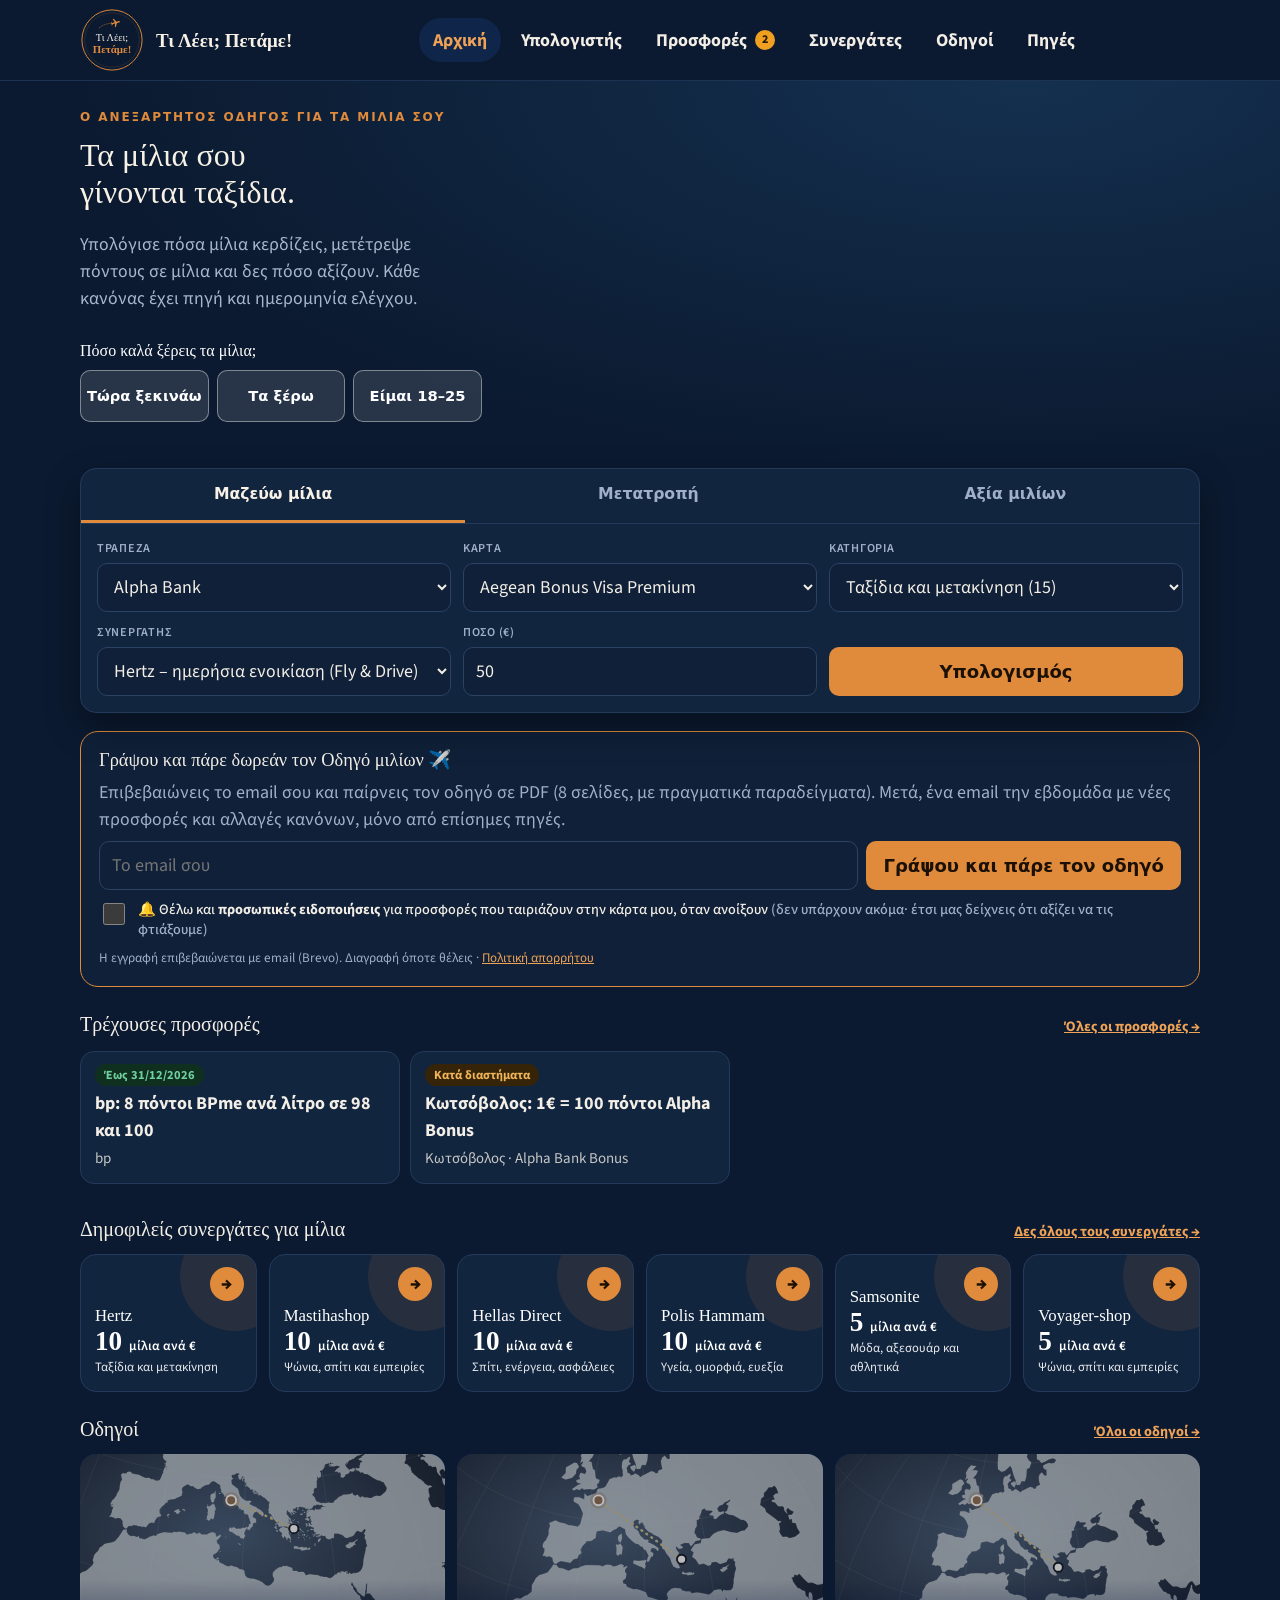
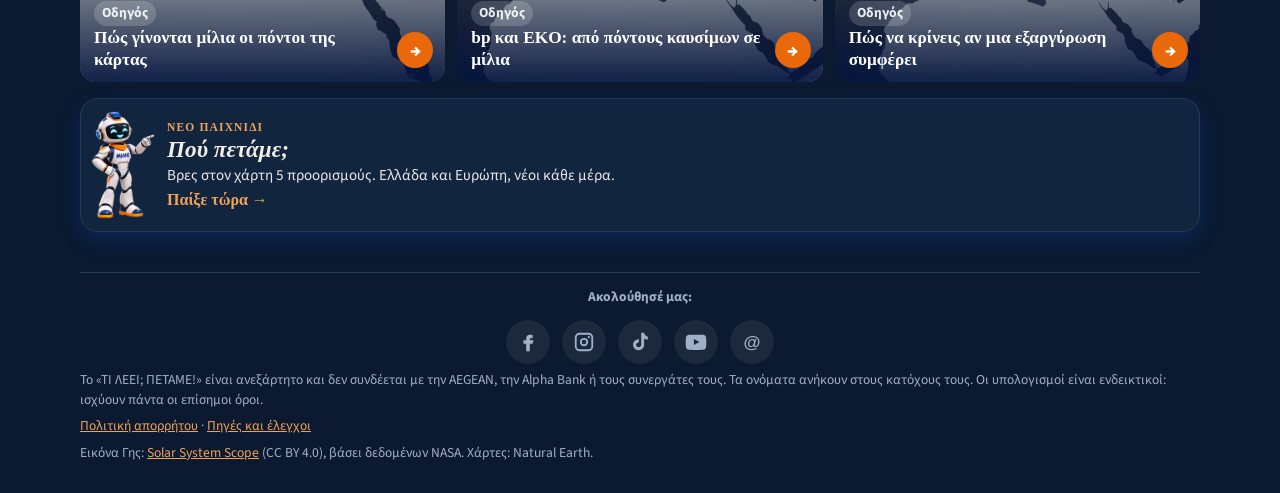
==== commit d6844353: "Site: τα 5 εικονίδια social σε μία γραμμή (ετικέτα πάνω) Co-Authored-By: Claude Sonnet 5.5 <noreply@" ====
--- a/index.html
+++ b/index.html
@@ -15,7 +15,7 @@
 <meta name="apple-mobile-web-app-title" content="Τι Λέει; Πετάμε!">
 <link rel="preload" href="assets/fonts/source-sans-3.woff" as="font" type="font/woff" crossorigin>
 <link rel="stylesheet" href="css/styles.css?v=bcc7e996">
-<link rel="stylesheet" href="css/neo.css?v=neo4">
+<link rel="stylesheet" href="css/neo.css?v=neo5">
 <meta name="description" content="Υπολόγισε πόσα μίλια AEGEAN Miles+Bonus κερδίζεις από αγορές, κάρτες Alpha Bonus και καύσιμα, μετέτρεψε πόντους σε μίλια και δες αν συμφέρει μια εξαργύρωση. Κανόνες με επίσημη πηγή.">
 <meta property="og:title" content="ΤΙ ΛΕΕΙ; ΠΕΤΑΜΕ! – Τα μίλια σου γίνονται ταξίδια">
 <meta property="og:description" content="Υπολόγισε πόσα μίλια AEGEAN Miles+Bonus κερδίζεις από αγορές, κάρτες Alpha Bonus και καύσιμα, μετέτρεψε πόντους σε μίλια και δες αν συμφέρει μια εξαργύρωση. Κανόνες με επίσημη πηγή.">
@@ -412,7 +412,7 @@
 
 <iframe name="sib_nl" title="" hidden></iframe><iframe name="sib_al" title="" hidden></iframe>
 <footer class="foot">
-  <p class="social">Ακολούθησέ μας: <a href="https://www.facebook.com/1403254156207399" target="_blank" rel="noopener noreferrer" aria-label="Facebook" title="Facebook"><svg viewBox="0 0 24 24" width="22" height="22" aria-hidden="true" fill="currentColor"><path d="M14 8h3V4h-3c-2.8 0-4 1.8-4 4.3V10H7v4h3v8h4v-8h3l1-4h-4V8.6c0-.4.3-.6.6-.6z"/></svg></a><a href="https://www.instagram.com/tileei.petame" target="_blank" rel="noopener noreferrer" aria-label="Instagram" title="Instagram"><svg viewBox="0 0 24 24" width="22" height="22" aria-hidden="true" fill="currentColor"><path d="M7 2h10a5 5 0 0 1 5 5v10a5 5 0 0 1-5 5H7a5 5 0 0 1-5-5V7a5 5 0 0 1 5-5zm0 2a3 3 0 0 0-3 3v10a3 3 0 0 0 3 3h10a3 3 0 0 0 3-3V7a3 3 0 0 0-3-3zm5 3.5a4.5 4.5 0 1 1 0 9 4.5 4.5 0 0 1 0-9zm0 2a2.5 2.5 0 1 0 0 5 2.5 2.5 0 0 0 0-5zM17.3 5.5a1.2 1.2 0 1 1 0 2.4 1.2 1.2 0 0 1 0-2.4z"/></svg></a><a href="https://www.tiktok.com/@tileei.petame" target="_blank" rel="noopener noreferrer" aria-label="TikTok" title="TikTok"><svg viewBox="0 0 24 24" width="22" height="22" aria-hidden="true" fill="currentColor"><path d="M16.5 2c.3 2.3 1.7 3.9 4 4.1v3.3c-1.5.1-2.8-.4-4-1.2v6.6c0 3.6-2.6 6.2-6 6.2S4.5 18.4 4.5 15s2.9-6 6.3-5.9v3.4c-1.6-.3-3 .8-3 2.5 0 1.5 1.2 2.7 2.7 2.7 1.6 0 2.8-1.1 2.8-3V2z"/></svg></a><a href="https://www.youtube.com/@tileei-petame" target="_blank" rel="noopener noreferrer" aria-label="YouTube" title="YouTube"><svg viewBox="0 0 24 24" width="22" height="22" aria-hidden="true" fill="currentColor"><path d="M23 7.5s-.2-1.7-1-2.4c-.9-1-2-1-2.5-1C16.3 4 12 4 12 4s-4.3 0-7.5.1c-.5.1-1.6.1-2.5 1-.8.7-1 2.4-1 2.4S.8 9.4.8 11.4v1.8c0 1.9.2 3.9.2 3.9s.2 1.7 1 2.4c.9 1 2.2.9 2.7 1 2 .2 7.3.2 7.3.2s4.3 0 7.5-.2c.5-.1 1.6-.1 2.5-1 .8-.7 1-2.4 1-2.4s.2-2 .2-3.9v-1.8c0-2-.2-3.9-.2-3.9zM9.7 15.3V8.6l6 3.4z"/></svg></a><a href="https://www.threads.com/@tileei.petame" target="_blank" rel="noopener noreferrer" aria-label="Threads" title="Threads"><svg viewBox="0 0 24 24" width="22" height="22" aria-hidden="true"><text x="12" y="18.5" text-anchor="middle" font-family="Arial,Helvetica,sans-serif" font-weight="700" font-size="19" fill="currentColor">@</text></svg></a></p>
+  <p class="social"><span class="social-l">Ακολούθησέ μας:</span> <a href="https://www.facebook.com/1403254156207399" target="_blank" rel="noopener noreferrer" aria-label="Facebook" title="Facebook"><svg viewBox="0 0 24 24" width="22" height="22" aria-hidden="true" fill="currentColor"><path d="M14 8h3V4h-3c-2.8 0-4 1.8-4 4.3V10H7v4h3v8h4v-8h3l1-4h-4V8.6c0-.4.3-.6.6-.6z"/></svg></a><a href="https://www.instagram.com/tileei.petame" target="_blank" rel="noopener noreferrer" aria-label="Instagram" title="Instagram"><svg viewBox="0 0 24 24" width="22" height="22" aria-hidden="true" fill="currentColor"><path d="M7 2h10a5 5 0 0 1 5 5v10a5 5 0 0 1-5 5H7a5 5 0 0 1-5-5V7a5 5 0 0 1 5-5zm0 2a3 3 0 0 0-3 3v10a3 3 0 0 0 3 3h10a3 3 0 0 0 3-3V7a3 3 0 0 0-3-3zm5 3.5a4.5 4.5 0 1 1 0 9 4.5 4.5 0 0 1 0-9zm0 2a2.5 2.5 0 1 0 0 5 2.5 2.5 0 0 0 0-5zM17.3 5.5a1.2 1.2 0 1 1 0 2.4 1.2 1.2 0 0 1 0-2.4z"/></svg></a><a href="https://www.tiktok.com/@tileei.petame" target="_blank" rel="noopener noreferrer" aria-label="TikTok" title="TikTok"><svg viewBox="0 0 24 24" width="22" height="22" aria-hidden="true" fill="currentColor"><path d="M16.5 2c.3 2.3 1.7 3.9 4 4.1v3.3c-1.5.1-2.8-.4-4-1.2v6.6c0 3.6-2.6 6.2-6 6.2S4.5 18.4 4.5 15s2.9-6 6.3-5.9v3.4c-1.6-.3-3 .8-3 2.5 0 1.5 1.2 2.7 2.7 2.7 1.6 0 2.8-1.1 2.8-3V2z"/></svg></a><a href="https://www.youtube.com/@tileei-petame" target="_blank" rel="noopener noreferrer" aria-label="YouTube" title="YouTube"><svg viewBox="0 0 24 24" width="22" height="22" aria-hidden="true" fill="currentColor"><path d="M23 7.5s-.2-1.7-1-2.4c-.9-1-2-1-2.5-1C16.3 4 12 4 12 4s-4.3 0-7.5.1c-.5.1-1.6.1-2.5 1-.8.7-1 2.4-1 2.4S.8 9.4.8 11.4v1.8c0 1.9.2 3.9.2 3.9s.2 1.7 1 2.4c.9 1 2.2.9 2.7 1 2 .2 7.3.2 7.3.2s4.3 0 7.5-.2c.5-.1 1.6-.1 2.5-1 .8-.7 1-2.4 1-2.4s.2-2 .2-3.9v-1.8c0-2-.2-3.9-.2-3.9zM9.7 15.3V8.6l6 3.4z"/></svg></a><a href="https://www.threads.com/@tileei.petame" target="_blank" rel="noopener noreferrer" aria-label="Threads" title="Threads"><svg viewBox="0 0 24 24" width="22" height="22" aria-hidden="true"><text x="12" y="18.5" text-anchor="middle" font-family="Arial,Helvetica,sans-serif" font-weight="700" font-size="19" fill="currentColor">@</text></svg></a></p>
   <p>Το «ΤΙ ΛΕΕΙ; ΠΕΤΑΜΕ!» είναι ανεξάρτητο και δεν συνδέεται με την AEGEAN, την Alpha Bank ή τους συνεργάτες τους. Τα ονόματα ανήκουν στους κατόχους τους. Οι υπολογισμοί είναι ενδεικτικοί: ισχύουν πάντα οι επίσημοι όροι.</p>
   <p><a href="#privacy">Πολιτική απορρήτου</a> · <a href="#status">Πηγές και έλεγχοι</a></p>
   <p>Εικόνα Γης: <a href="https://www.solarsystemscope.com/textures/" target="_blank" rel="noopener noreferrer">Solar System Scope</a> (CC BY 4.0), βάσει δεδομένων NASA. Χάρτες: Natural Earth.</p>
--- a/css/neo.css
+++ b/css/neo.css
@@ -67,3 +67,6 @@
 
 /* Οθόνες «Καλώς ήρθες»: νέο στρογγυλό λογότυπο */
 .welcome-logo{width:150px;height:150px;background:none;padding:0;border-radius:50%}
+
+.foot .social{gap:12px}
+.foot .social .social-l{flex:0 0 100%;text-align:center}
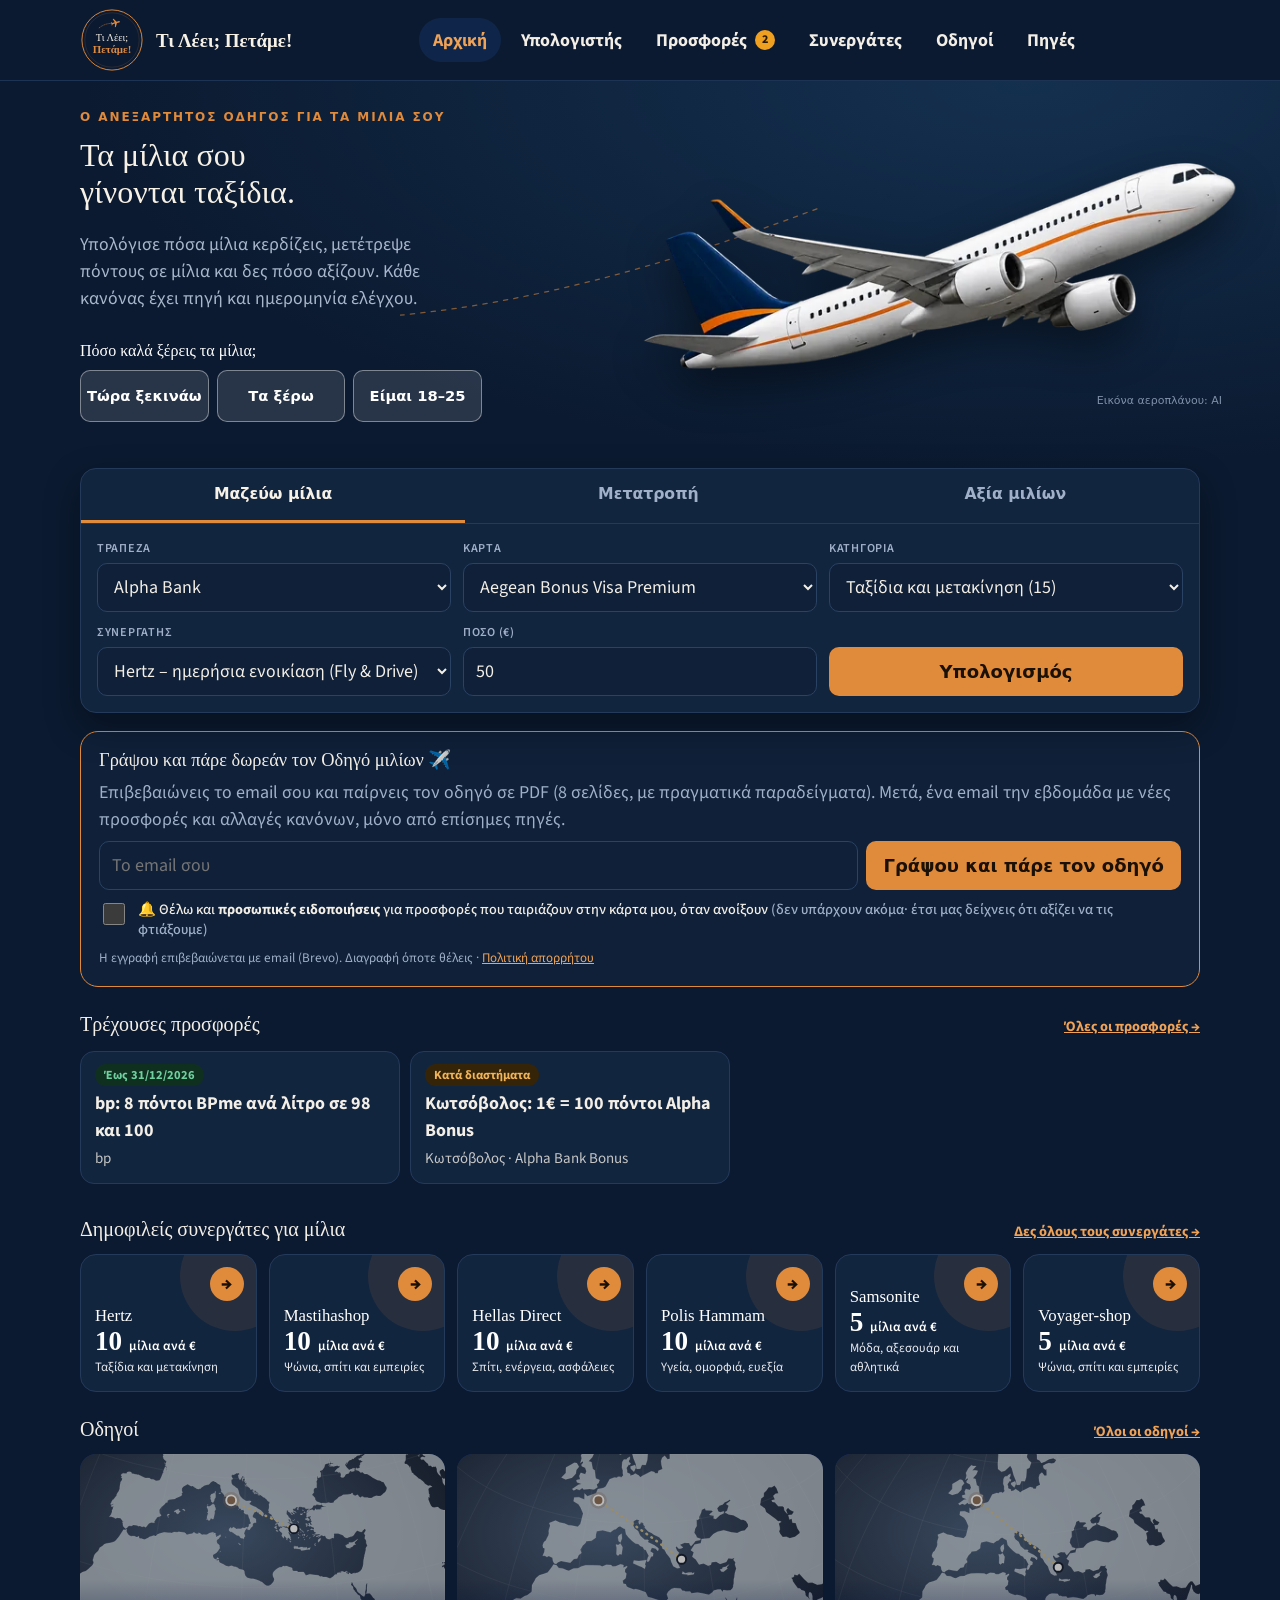
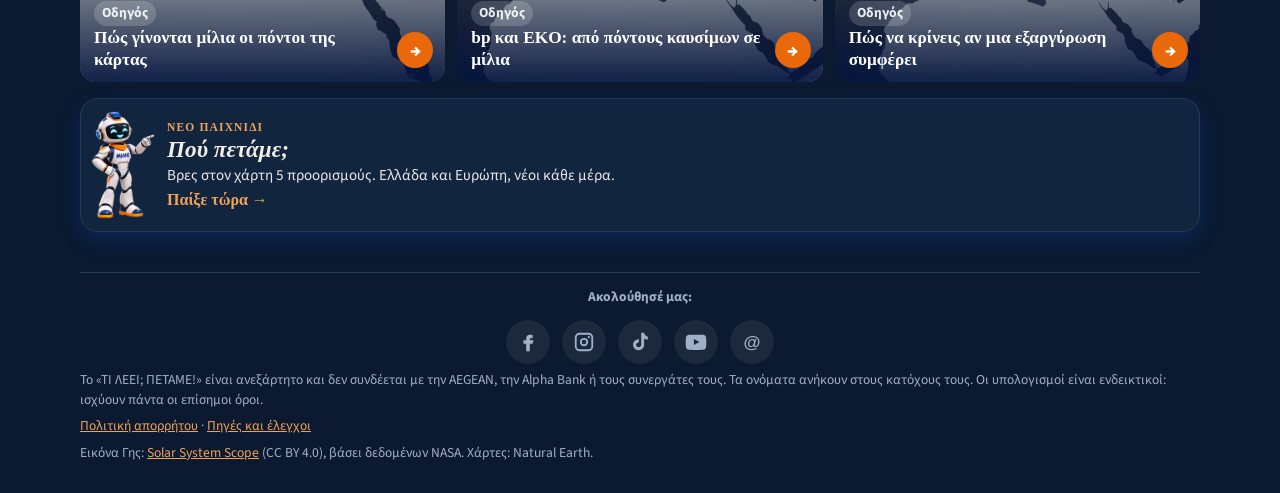
==== commit c887fbc1: "Δείγμα: αεροπλάνο AI στην αρχική (όχι για main χωρίς ΟΚ) Co-Authored-By: Claude Opus 5.5 <noreply@an" ====
--- a/index.html
+++ b/index.html
@@ -15,7 +15,7 @@
 <meta name="apple-mobile-web-app-title" content="Τι Λέει; Πετάμε!">
 <link rel="preload" href="assets/fonts/source-sans-3.woff" as="font" type="font/woff" crossorigin>
 <link rel="stylesheet" href="css/styles.css?v=bcc7e996">
-<link rel="stylesheet" href="css/neo.css?v=neo5">
+<link rel="stylesheet" href="css/neo.css?v=neo6">
 <meta name="description" content="Υπολόγισε πόσα μίλια AEGEAN Miles+Bonus κερδίζεις από αγορές, κάρτες Alpha Bonus και καύσιμα, μετέτρεψε πόντους σε μίλια και δες αν συμφέρει μια εξαργύρωση. Κανόνες με επίσημη πηγή.">
 <meta property="og:title" content="ΤΙ ΛΕΕΙ; ΠΕΤΑΜΕ! – Τα μίλια σου γίνονται ταξίδια">
 <meta property="og:description" content="Υπολόγισε πόσα μίλια AEGEAN Miles+Bonus κερδίζεις από αγορές, κάρτες Alpha Bonus και καύσιμα, μετέτρεψε πόντους σε μίλια και δες αν συμφέρει μια εξαργύρωση. Κανόνες με επίσημη πηγή.">
@@ -63,6 +63,11 @@
           <p class="slogan">Περισσότερα ταξίδια για όλους!</p>
         </div>
       </div>
+      <figure class="aplane" aria-hidden="true">
+        <svg class="aplane-trail" viewBox="0 0 600 200" preserveAspectRatio="none"><path d="M0 190 C180 170 360 120 600 20" fill="none" stroke="#e08a3c" stroke-width="2" stroke-dasharray="6 9" stroke-linecap="round" opacity=".55"/></svg>
+        <img src="assets/plane-ai-640.webp" srcset="assets/plane-ai-640.webp 640w, assets/plane-ai-1100.webp 1100w" sizes="(min-width: 860px) 46vw, 88vw" width="640" height="300" alt="" loading="eager" decoding="async">
+        <figcaption>Εικόνα αεροπλάνου: AI</figcaption>
+      </figure>
       <div class="miles-hero">
         <p class="miles-say">Γεια! Είμαι ο <b>Μίλης</b>!</p>
         <img src="assets/miles/miles-wave.webp" width="311" height="614" alt="Ο Μίλης, το ρομπότ-μασκότ του «Τι Λέει; Πετάμε!», χαιρετά" loading="eager" decoding="async">
--- a/css/neo.css
+++ b/css/neo.css
@@ -70,3 +70,17 @@
 
 .foot .social{gap:12px}
 .foot .social .social-l{flex:0 0 100%;text-align:center}
+
+/* Αεροπλάνο AI στην αρχική (δείγμα 20/11/2026) */
+.aplane { position:relative; z-index:0; margin:14px -16px -26px auto; width:min(92%, 520px); pointer-events:none; }
+.aplane img { display:block; width:100%; height:auto; filter:drop-shadow(0 18px 22px rgba(0,0,0,.45)); animation:aplane-fly 6s ease-in-out infinite; }
+.aplane-trail { position:absolute; left:-40%; bottom:28%; width:70%; height:45%; }
+.aplane figcaption { position:absolute; right:18px; bottom:-2px; font:11px/1 system-ui,sans-serif; color:#7f90a8; }
+@keyframes aplane-fly { 0%,100% { transform:translate(0,0) rotate(0); } 50% { transform:translate(-1.5%,-5%) rotate(-1.2deg); } }
+@media (prefers-reduced-motion: reduce) { .aplane img { animation:none; } }
+@media (min-width: 860px) {
+  .hero-band { min-height:420px; }
+  .hero-in { grid-template-columns:minmax(0,1fr); }
+  .aplane { position:absolute; right:max(16px, calc((100vw - 1120px)/2 - 40px)); top:38px; width:min(48vw, 600px); margin:0; }
+  .aplane figcaption { bottom:-6px; }
+}
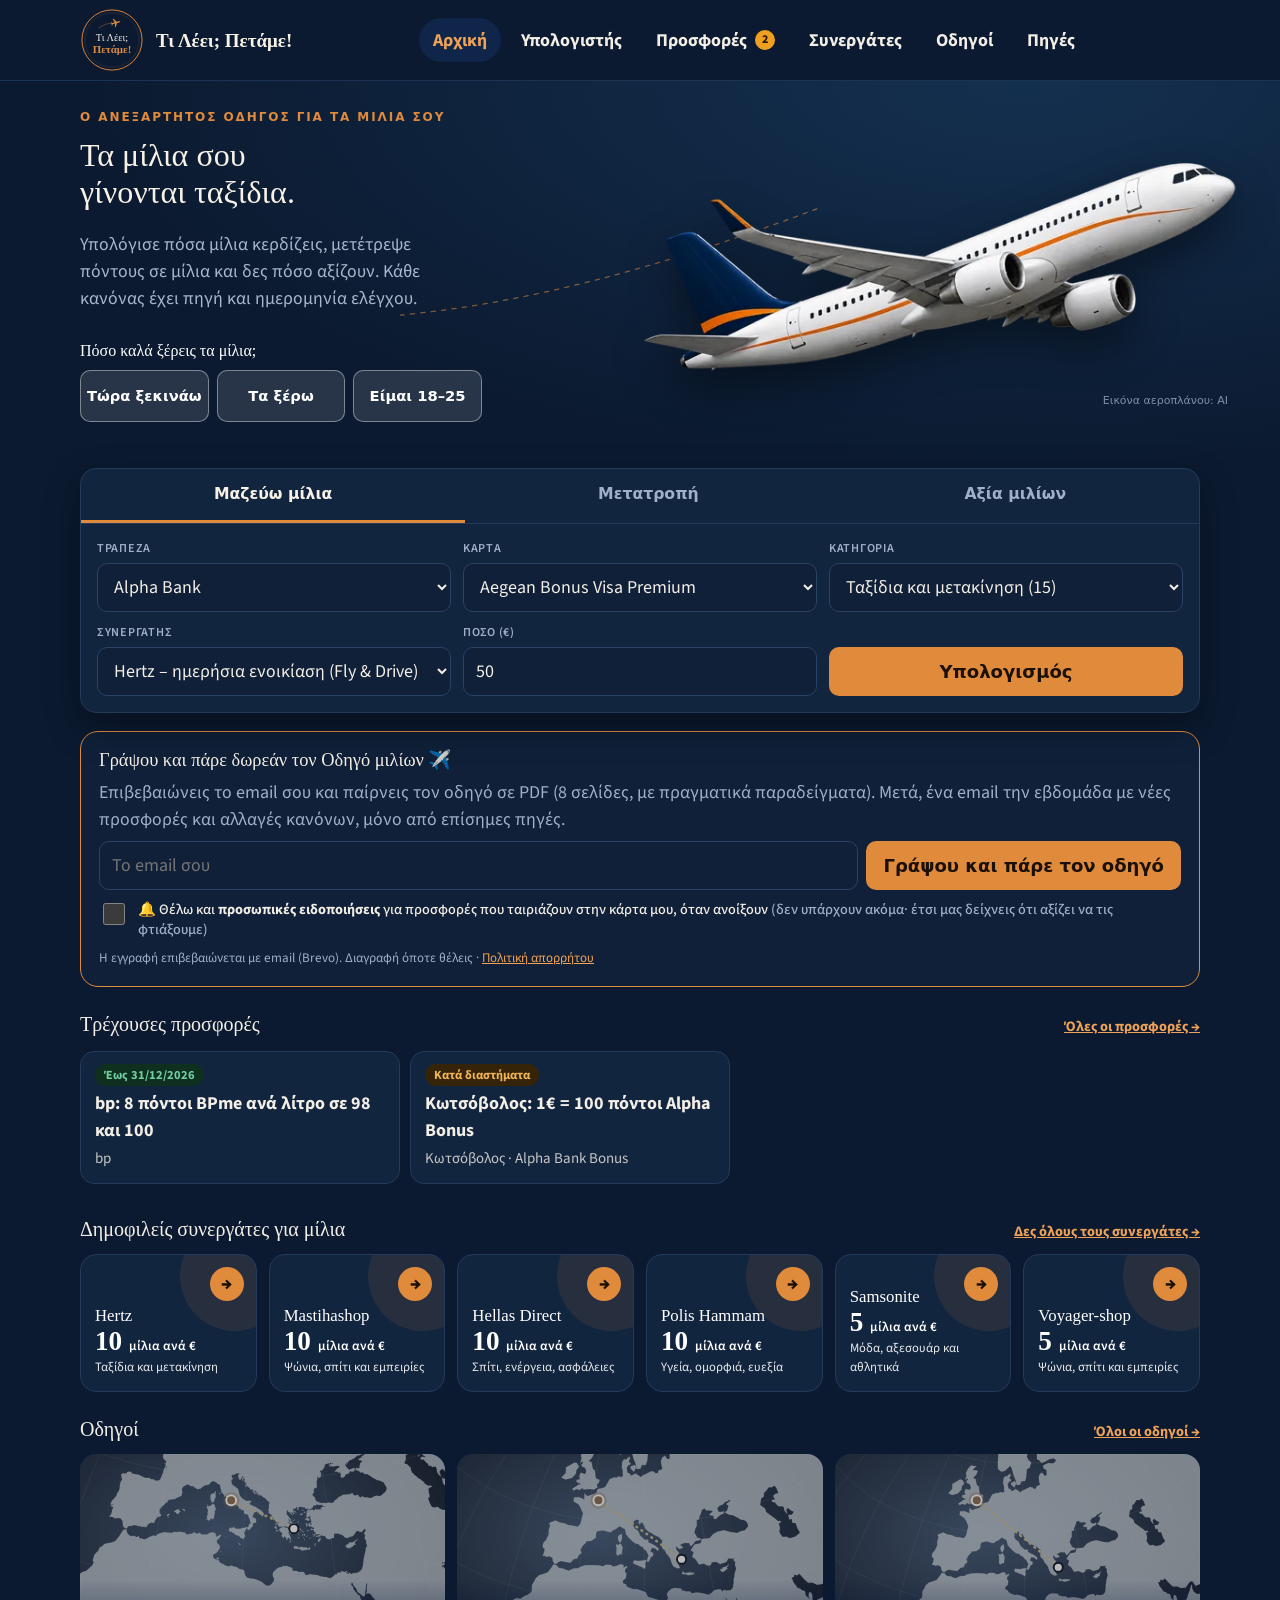
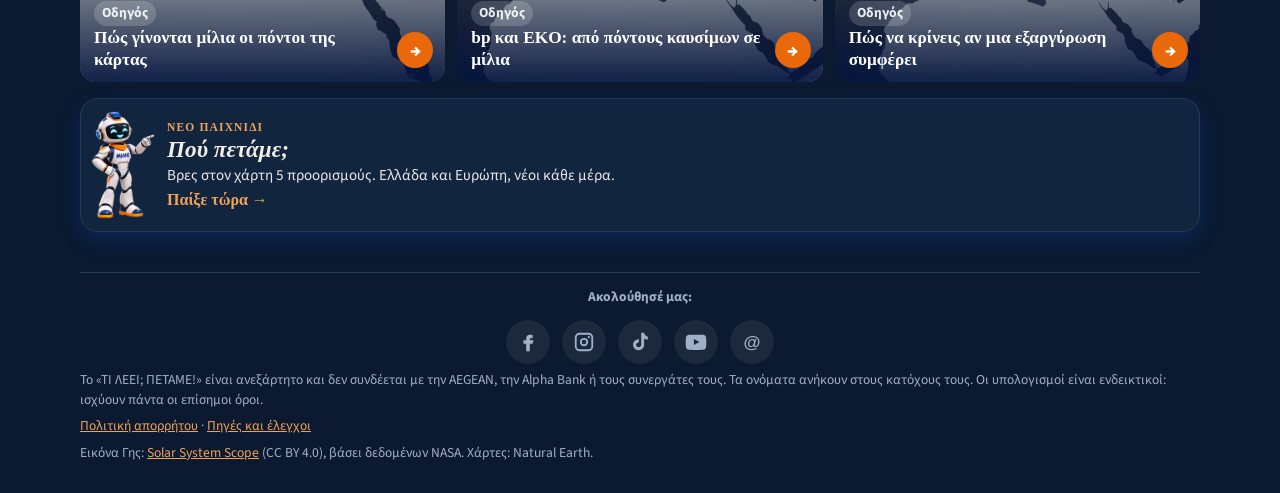
==== commit 88462d9e: "Δείγμα αεροπλάνου: μικρότερο στο κινητό, πάνω από τον τίτλο Co-Authored-By: Claude Opus 5.5 <noreply" ====
--- a/index.html
+++ b/index.html
@@ -15,7 +15,7 @@
 <meta name="apple-mobile-web-app-title" content="Τι Λέει; Πετάμε!">
 <link rel="preload" href="assets/fonts/source-sans-3.woff" as="font" type="font/woff" crossorigin>
 <link rel="stylesheet" href="css/styles.css?v=bcc7e996">
-<link rel="stylesheet" href="css/neo.css?v=neo6">
+<link rel="stylesheet" href="css/neo.css?v=neo7">
 <meta name="description" content="Υπολόγισε πόσα μίλια AEGEAN Miles+Bonus κερδίζεις από αγορές, κάρτες Alpha Bonus και καύσιμα, μετέτρεψε πόντους σε μίλια και δες αν συμφέρει μια εξαργύρωση. Κανόνες με επίσημη πηγή.">
 <meta property="og:title" content="ΤΙ ΛΕΕΙ; ΠΕΤΑΜΕ! – Τα μίλια σου γίνονται ταξίδια">
 <meta property="og:description" content="Υπολόγισε πόσα μίλια AEGEAN Miles+Bonus κερδίζεις από αγορές, κάρτες Alpha Bonus και καύσιμα, μετέτρεψε πόντους σε μίλια και δες αν συμφέρει μια εξαργύρωση. Κανόνες με επίσημη πηγή.">
@@ -65,7 +65,7 @@
       </div>
       <figure class="aplane" aria-hidden="true">
         <svg class="aplane-trail" viewBox="0 0 600 200" preserveAspectRatio="none"><path d="M0 190 C180 170 360 120 600 20" fill="none" stroke="#e08a3c" stroke-width="2" stroke-dasharray="6 9" stroke-linecap="round" opacity=".55"/></svg>
-        <img src="assets/plane-ai-640.webp" srcset="assets/plane-ai-640.webp 640w, assets/plane-ai-1100.webp 1100w" sizes="(min-width: 860px) 46vw, 88vw" width="640" height="300" alt="" loading="eager" decoding="async">
+        <img src="assets/plane-ai-640.webp" srcset="assets/plane-ai-640.webp 640w, assets/plane-ai-1100.webp 1100w" sizes="(min-width: 860px) 46vw, 54vw" width="640" height="300" alt="" loading="eager" decoding="async">
         <figcaption>Εικόνα αεροπλάνου: AI</figcaption>
       </figure>
       <div class="miles-hero">
--- a/css/neo.css
+++ b/css/neo.css
@@ -72,15 +72,17 @@
 .foot .social .social-l{flex:0 0 100%;text-align:center}
 
 /* Αεροπλάνο AI στην αρχική (δείγμα 20/11/2026) */
-.aplane { position:relative; z-index:0; margin:14px -16px -26px auto; width:min(92%, 520px); pointer-events:none; }
+.aplane { position:absolute; z-index:0; top:6px; right:-6px; width:min(54%, 240px); margin:0; pointer-events:none; }
+.hero-band { padding-top:118px; }
 .aplane img { display:block; width:100%; height:auto; filter:drop-shadow(0 18px 22px rgba(0,0,0,.45)); animation:aplane-fly 6s ease-in-out infinite; }
-.aplane-trail { position:absolute; left:-40%; bottom:28%; width:70%; height:45%; }
-.aplane figcaption { position:absolute; right:18px; bottom:-2px; font:11px/1 system-ui,sans-serif; color:#7f90a8; }
+.aplane-trail { position:absolute; left:-62%; bottom:22%; width:85%; height:50%; }
+.aplane figcaption { position:absolute; right:12px; bottom:6px; font:10px/1 system-ui,sans-serif; color:#7f90a8; }
 @keyframes aplane-fly { 0%,100% { transform:translate(0,0) rotate(0); } 50% { transform:translate(-1.5%,-5%) rotate(-1.2deg); } }
 @media (prefers-reduced-motion: reduce) { .aplane img { animation:none; } }
 @media (min-width: 860px) {
-  .hero-band { min-height:420px; }
+  .hero-band { min-height:420px; padding-top:30px; }
   .hero-in { grid-template-columns:minmax(0,1fr); }
   .aplane { position:absolute; right:max(16px, calc((100vw - 1120px)/2 - 40px)); top:38px; width:min(48vw, 600px); margin:0; }
-  .aplane figcaption { bottom:-6px; }
+  .aplane figcaption { bottom:-6px; font-size:11px; }
+  .aplane-trail { left:-40%; bottom:28%; width:70%; height:45%; }
 }
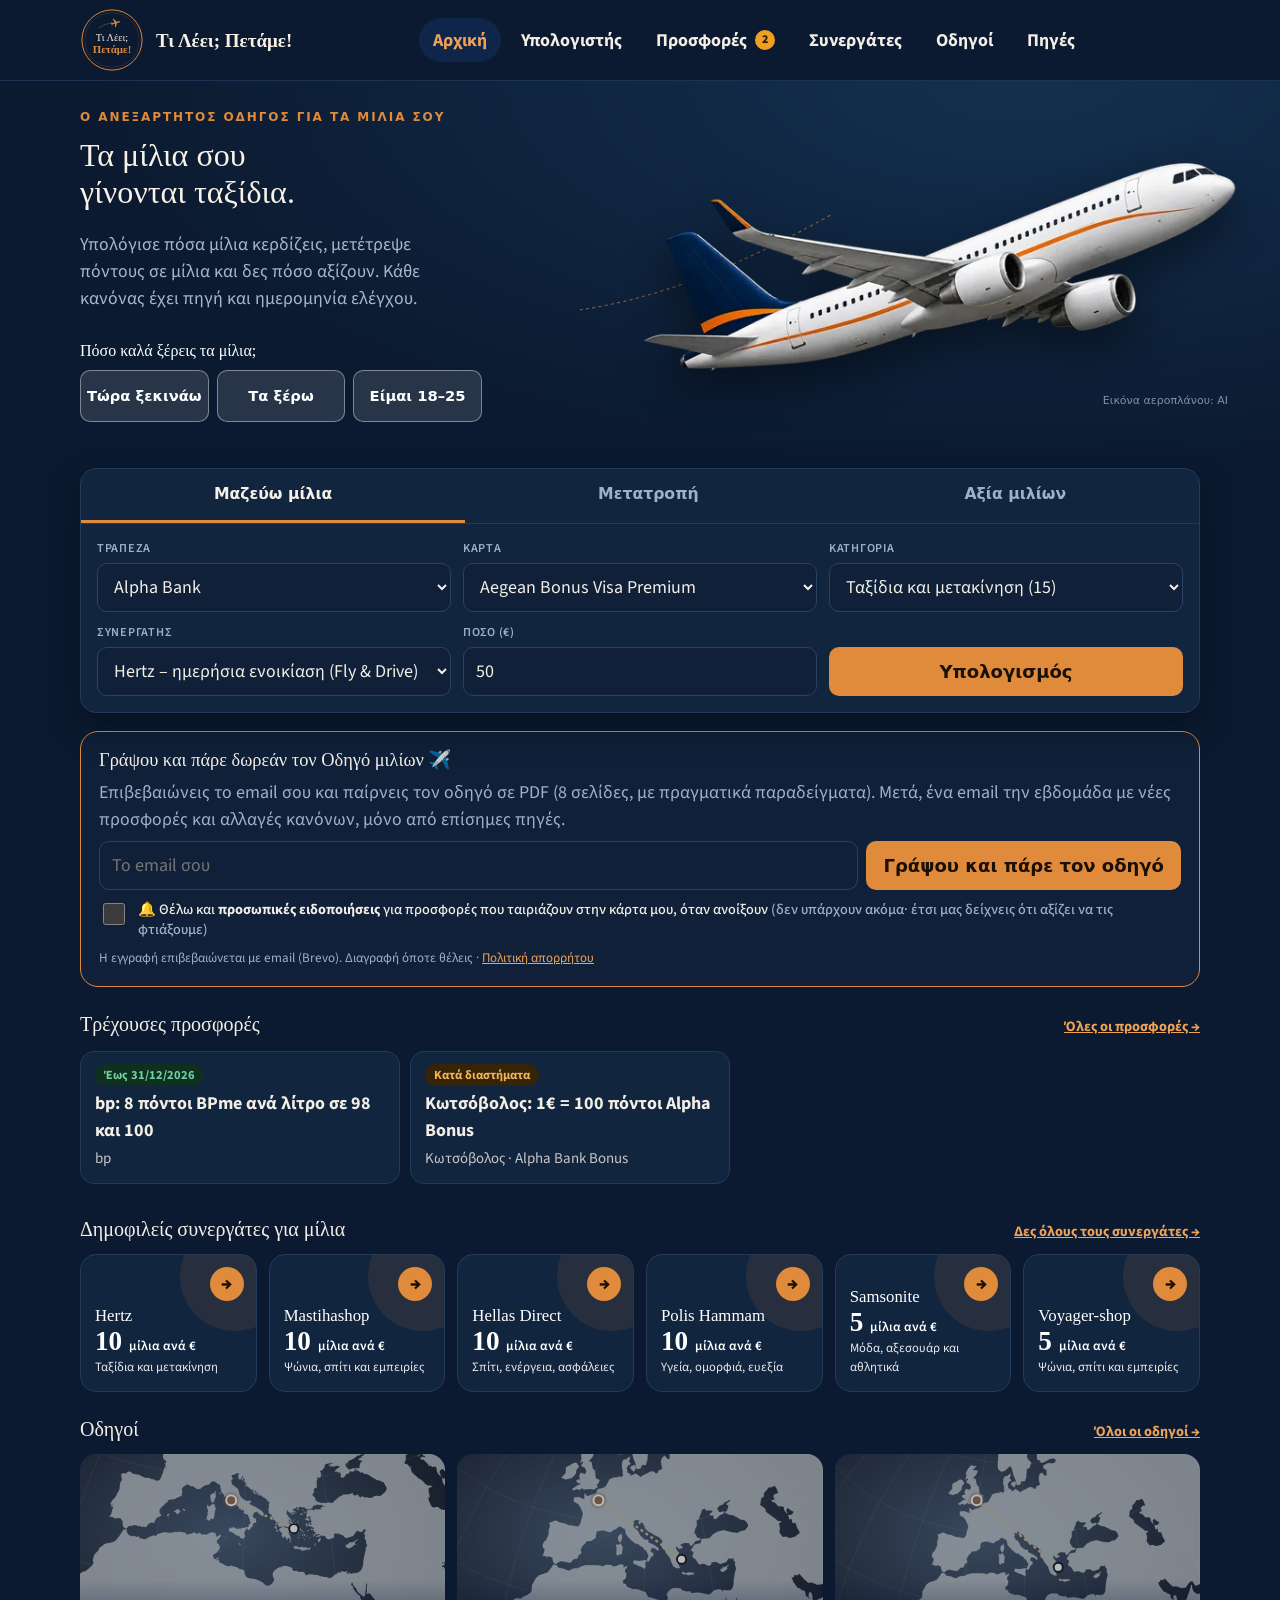
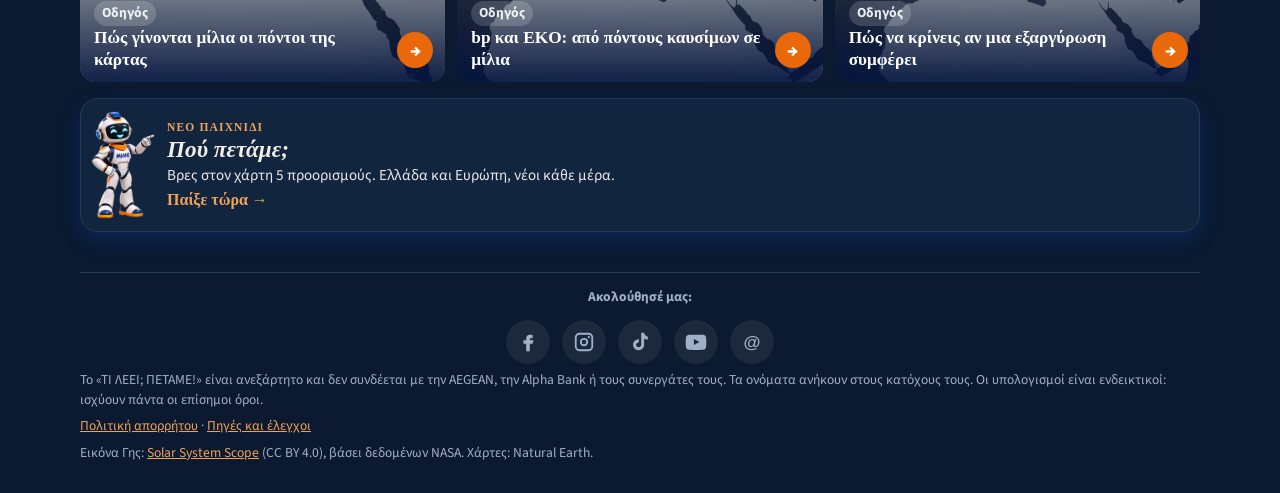
==== commit 526b523c: "Αεροπλάνο: κοντύτερο ίχνος στην προβολή υπολογιστή Co-Authored-By: Claude Opus 5.5 <noreply@anthropi" ====
--- a/index.html
+++ b/index.html
@@ -15,7 +15,7 @@
 <meta name="apple-mobile-web-app-title" content="Τι Λέει; Πετάμε!">
 <link rel="preload" href="assets/fonts/source-sans-3.woff" as="font" type="font/woff" crossorigin>
 <link rel="stylesheet" href="css/styles.css?v=bcc7e996">
-<link rel="stylesheet" href="css/neo.css?v=neo7">
+<link rel="stylesheet" href="css/neo.css?v=neo8">
 <meta name="description" content="Υπολόγισε πόσα μίλια AEGEAN Miles+Bonus κερδίζεις από αγορές, κάρτες Alpha Bonus και καύσιμα, μετέτρεψε πόντους σε μίλια και δες αν συμφέρει μια εξαργύρωση. Κανόνες με επίσημη πηγή.">
 <meta property="og:title" content="ΤΙ ΛΕΕΙ; ΠΕΤΑΜΕ! – Τα μίλια σου γίνονται ταξίδια">
 <meta property="og:description" content="Υπολόγισε πόσα μίλια AEGEAN Miles+Bonus κερδίζεις από αγορές, κάρτες Alpha Bonus και καύσιμα, μετέτρεψε πόντους σε μίλια και δες αν συμφέρει μια εξαργύρωση. Κανόνες με επίσημη πηγή.">
--- a/css/neo.css
+++ b/css/neo.css
@@ -84,5 +84,5 @@
   .hero-in { grid-template-columns:minmax(0,1fr); }
   .aplane { position:absolute; right:max(16px, calc((100vw - 1120px)/2 - 40px)); top:38px; width:min(48vw, 600px); margin:0; }
   .aplane figcaption { bottom:-6px; font-size:11px; }
-  .aplane-trail { left:-40%; bottom:28%; width:70%; height:45%; }
+  .aplane-trail { left:-10%; bottom:30%; width:42%; height:40%; }
 }
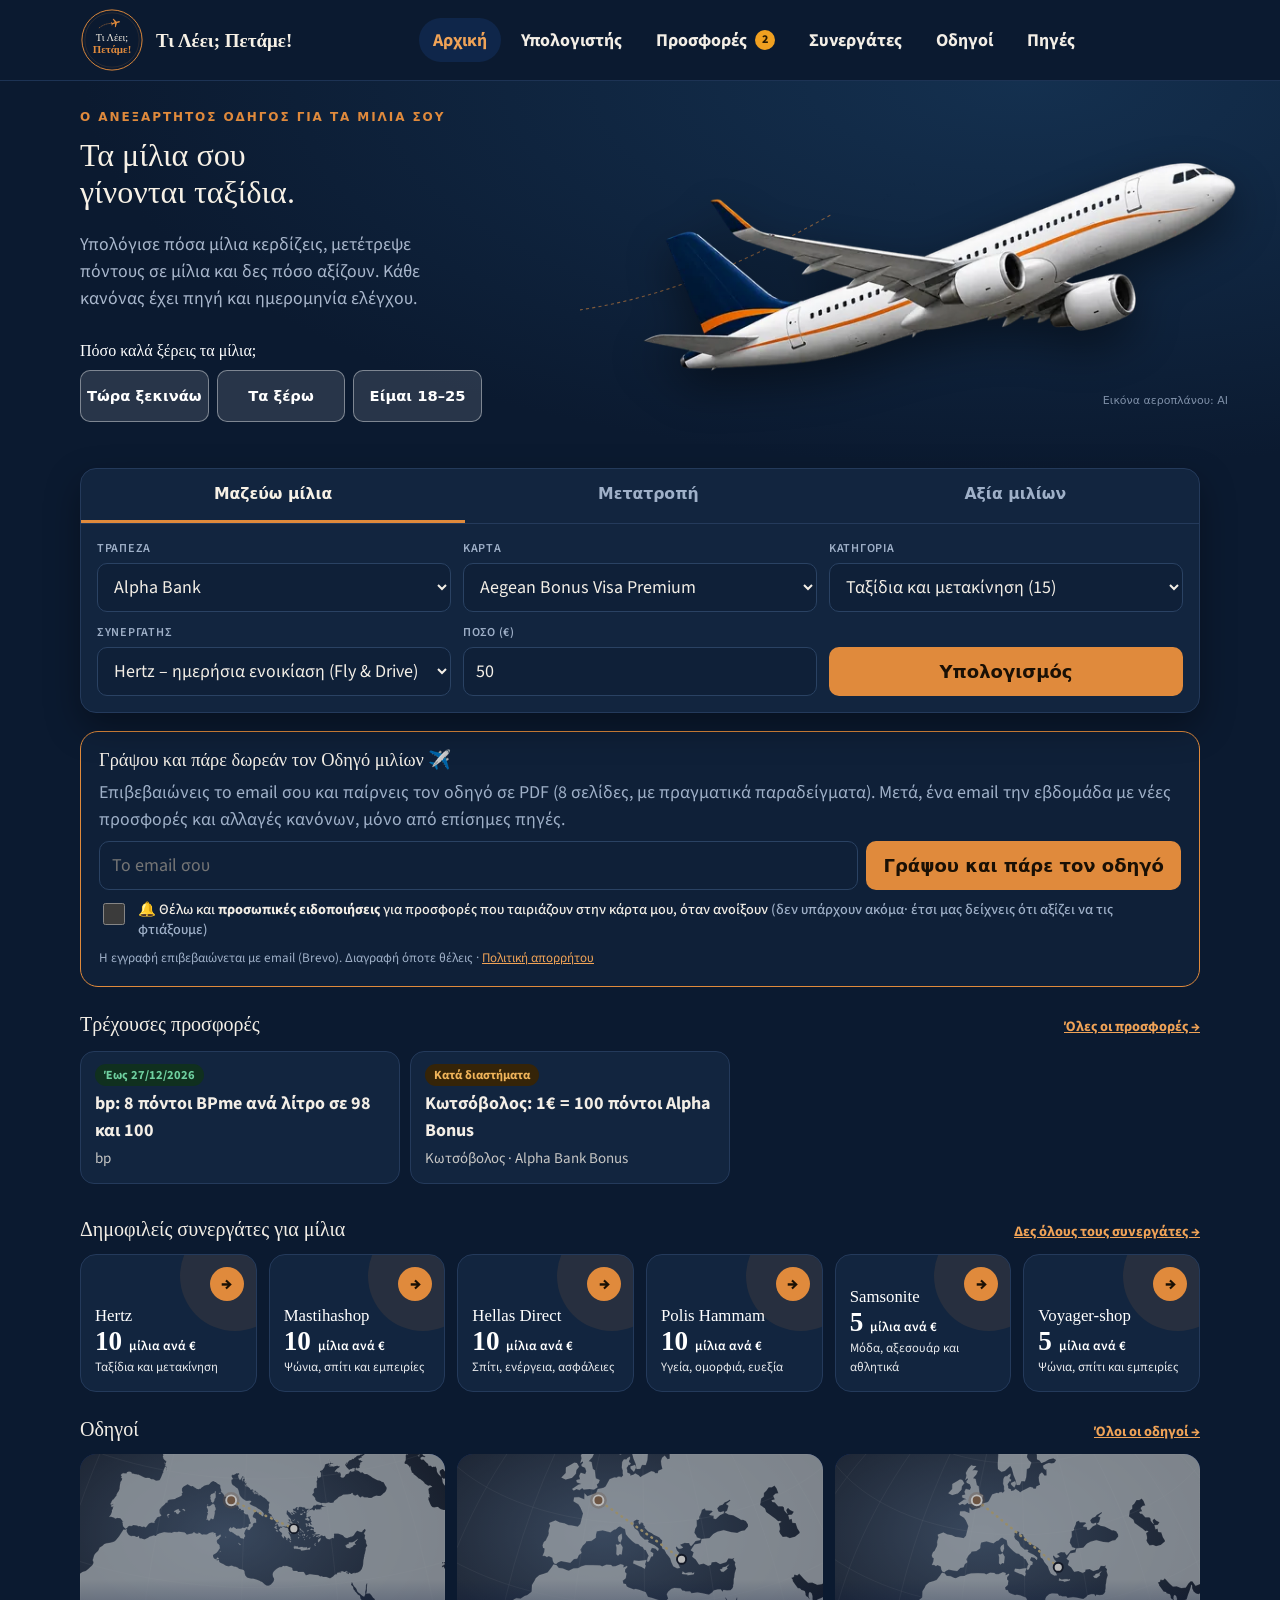
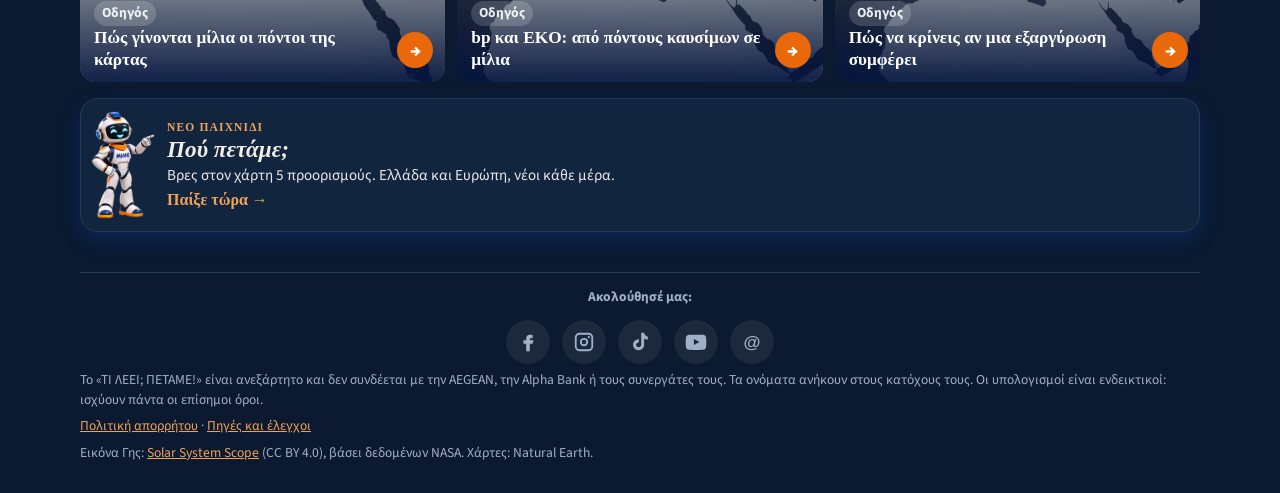
==== commit 4d1527a3: "bp 8 π./λίτρο: λήξη 27/12/2026 (όροι V3)· αφαίρεση σημείωσης +25% (έληξε 25/11). Από τον πρωινό έλεγ" ====
--- a/index.html
+++ b/index.html
@@ -231,7 +231,7 @@
       <details class="more"><summary>Bonus μετατροπής (προαιρετικό)</summary>
         <div class="field"><label for="v_bonus">Bonus %</label><input autocomplete="off" id="v_bonus" type="number" inputmode="decimal" min="0" step="1" placeholder="0"></div>
         <div class="field"><label for="v_bonusend">Λήξη bonus</label><input autocomplete="off" id="v_bonusend" type="date"></div>
-        <p class="hint">Βάλε bonus μόνο αν υπάρχει ενεργή προσφορά με επίσημη πηγή. Δες την καρτέλα Προσφορές (τώρα: AEGEAN +25% στη μετατροπή online έως 23/11/2026 – γράψε 25 και λήξη 23/11/2026).</p>
+        <p class="hint">Βάλε bonus μόνο αν υπάρχει ενεργή προσφορά με επίσημη πηγή. Δες την καρτέλα Προσφορές.</p>
       </details>
     </div>
     <div id="v_out" aria-live="polite"></div>
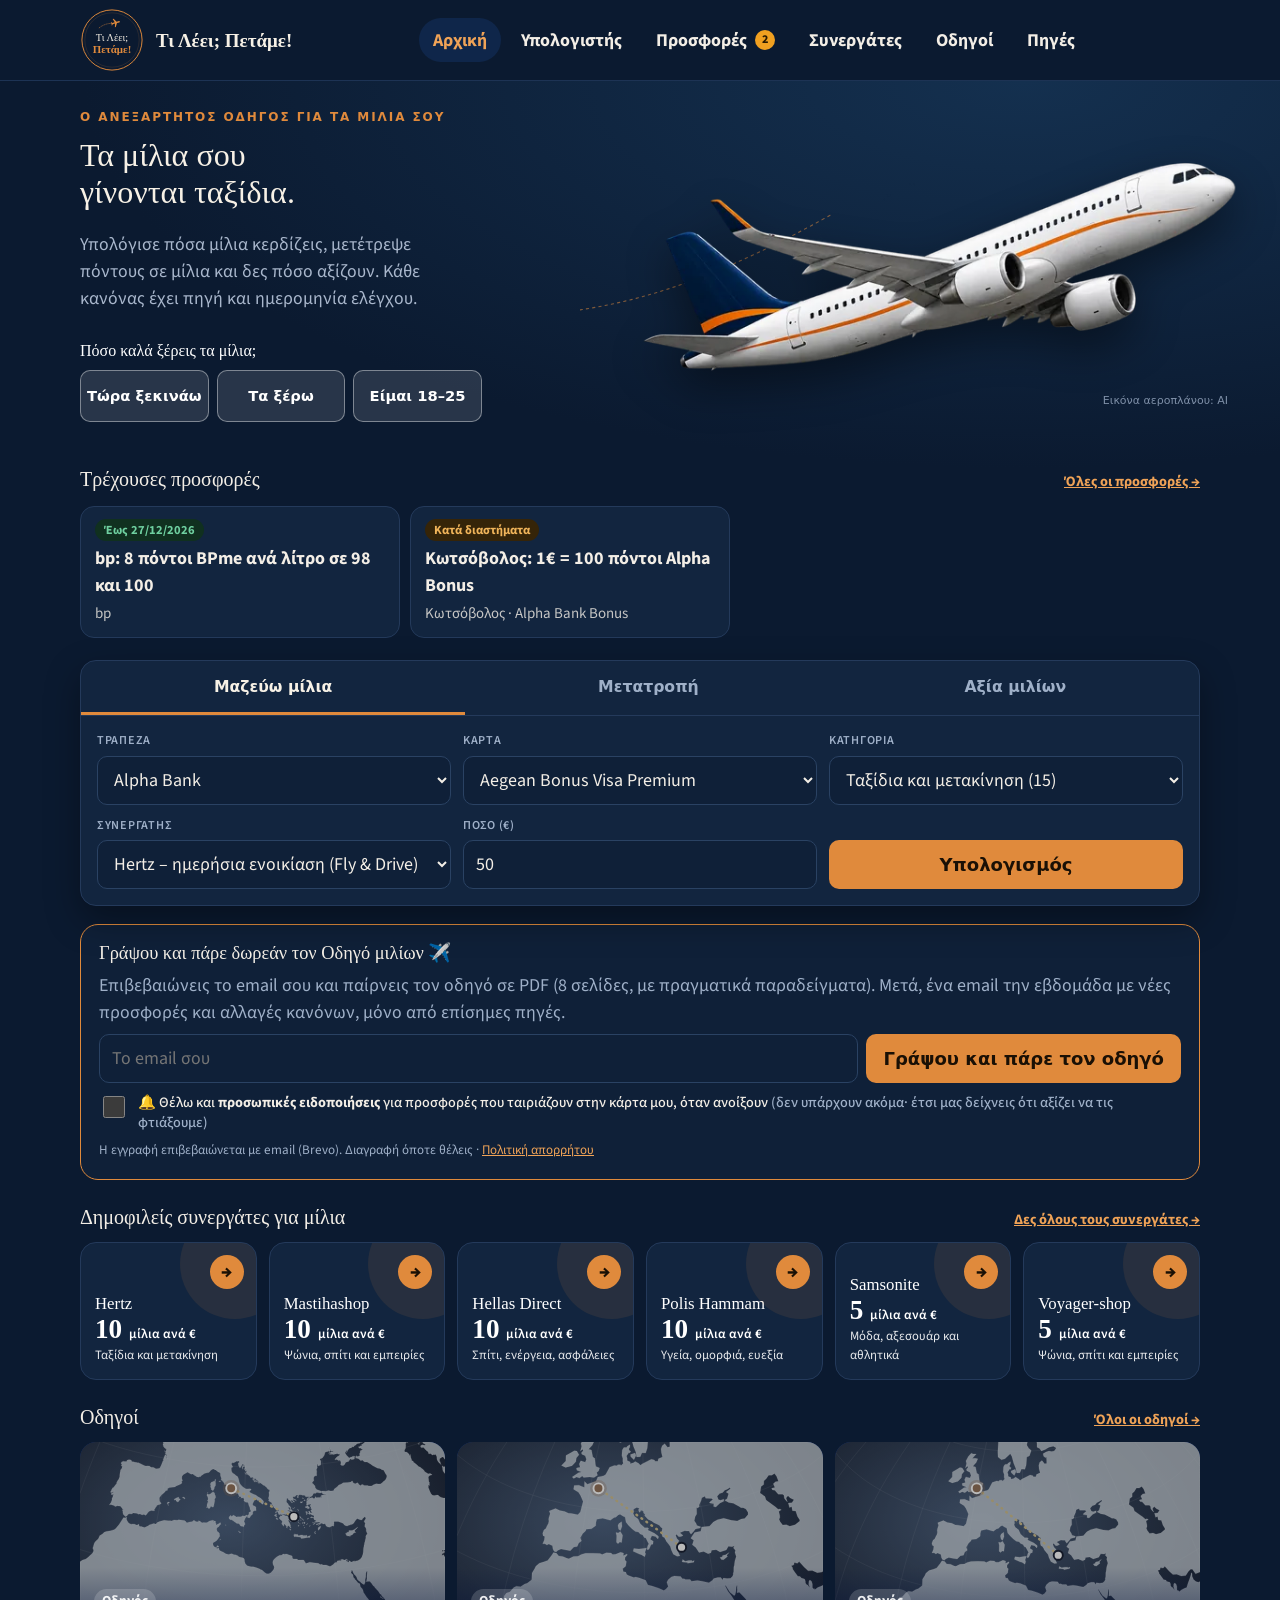
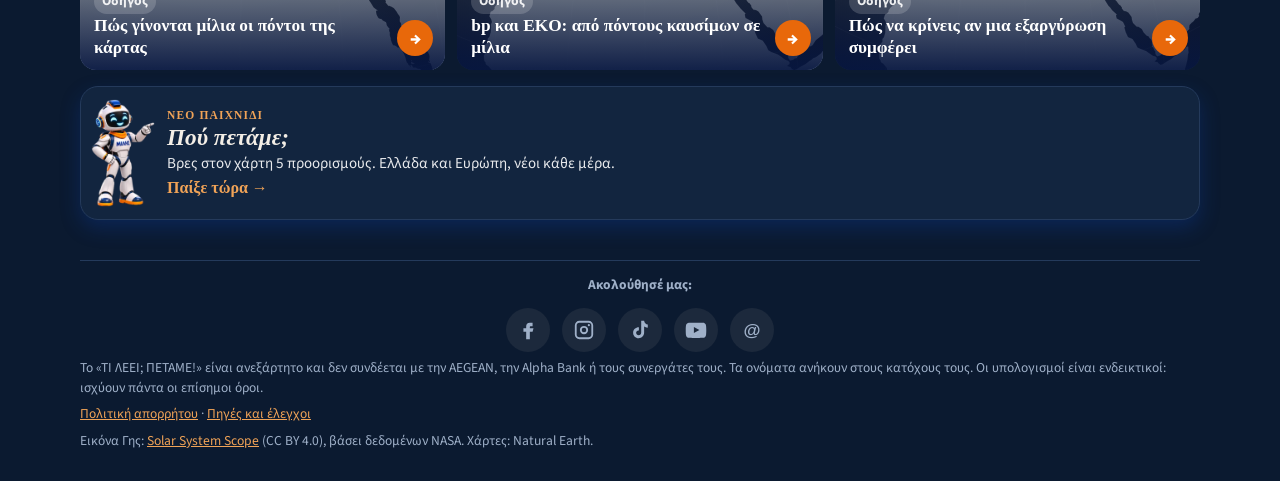
==== commit 4945a311: "Αρχική: οι προσφορές πριν τον υπολογιστή· νεότερη προσφορά πρώτη (αρχική και καρτέλα Προσφορές). Δεί" ====
--- a/index.html
+++ b/index.html
@@ -15,7 +15,7 @@
 <meta name="apple-mobile-web-app-title" content="Τι Λέει; Πετάμε!">
 <link rel="preload" href="assets/fonts/source-sans-3.woff" as="font" type="font/woff" crossorigin>
 <link rel="stylesheet" href="css/styles.css?v=bcc7e996">
-<link rel="stylesheet" href="css/neo.css?v=neo8">
+<link rel="stylesheet" href="css/neo.css?v=neo9">
 <meta name="description" content="Υπολόγισε πόσα μίλια AEGEAN Miles+Bonus κερδίζεις από αγορές, κάρτες Alpha Bonus και καύσιμα, μετέτρεψε πόντους σε μίλια και δες αν συμφέρει μια εξαργύρωση. Κανόνες με επίσημη πηγή.">
 <meta property="og:title" content="ΤΙ ΛΕΕΙ; ΠΕΤΑΜΕ! – Τα μίλια σου γίνονται ταξίδια">
 <meta property="og:description" content="Υπολόγισε πόσα μίλια AEGEAN Miles+Bonus κερδίζεις από αγορές, κάρτες Alpha Bonus και καύσιμα, μετέτρεψε πόντους σε μίλια και δες αν συμφέρει μια εξαργύρωση. Κανόνες με επίσημη πηγή.">
@@ -74,6 +74,9 @@
       </div>
     </div>
 
+    <h2 class="sec sec-top">Τρέχουσες προσφορές <a class="more-link" href="#offers">Όλες οι προσφορές →</a></h2>
+    <div class="hoffers" id="h_offers"></div>
+
     <div class="qcard">
       <div class="qtabs" role="tablist" aria-label="Γρήγορος υπολογισμός">
         <button type="button" role="tab" id="qt_buy" aria-selected="true" aria-controls="q_buy">Μαζεύω μίλια</button>
@@ -105,8 +108,6 @@
     <!-- Εγγραφή newsletter (+ προαιρετικά ειδοποιήσεις): το περιεχόμενο το φτιάχνει το app.js -->
     <div class="signup" data-ctx="home" id="su_home"></div>
 
-    <h2 class="sec">Τρέχουσες προσφορές <a class="more-link" href="#offers">Όλες οι προσφορές →</a></h2>
-    <div class="hoffers" id="h_offers"></div>
 
 
     <h2 class="sec">Δημοφιλείς συνεργάτες για μίλια <a class="more-link" href="#partners">Δες όλους τους συνεργάτες →</a></h2>
--- a/css/neo.css
+++ b/css/neo.css
@@ -86,3 +86,7 @@
   .aplane figcaption { bottom:-6px; font-size:11px; }
   .aplane-trail { left:-10%; bottom:30%; width:42%; height:40%; }
 }
+
+/* 26/11/2026: οι προσφορές πριν τον υπολογιστή */
+.sec.sec-top { margin-top:-34px; position:relative; z-index:2; }
+.hoffers + .qcard { margin-top:14px; }
